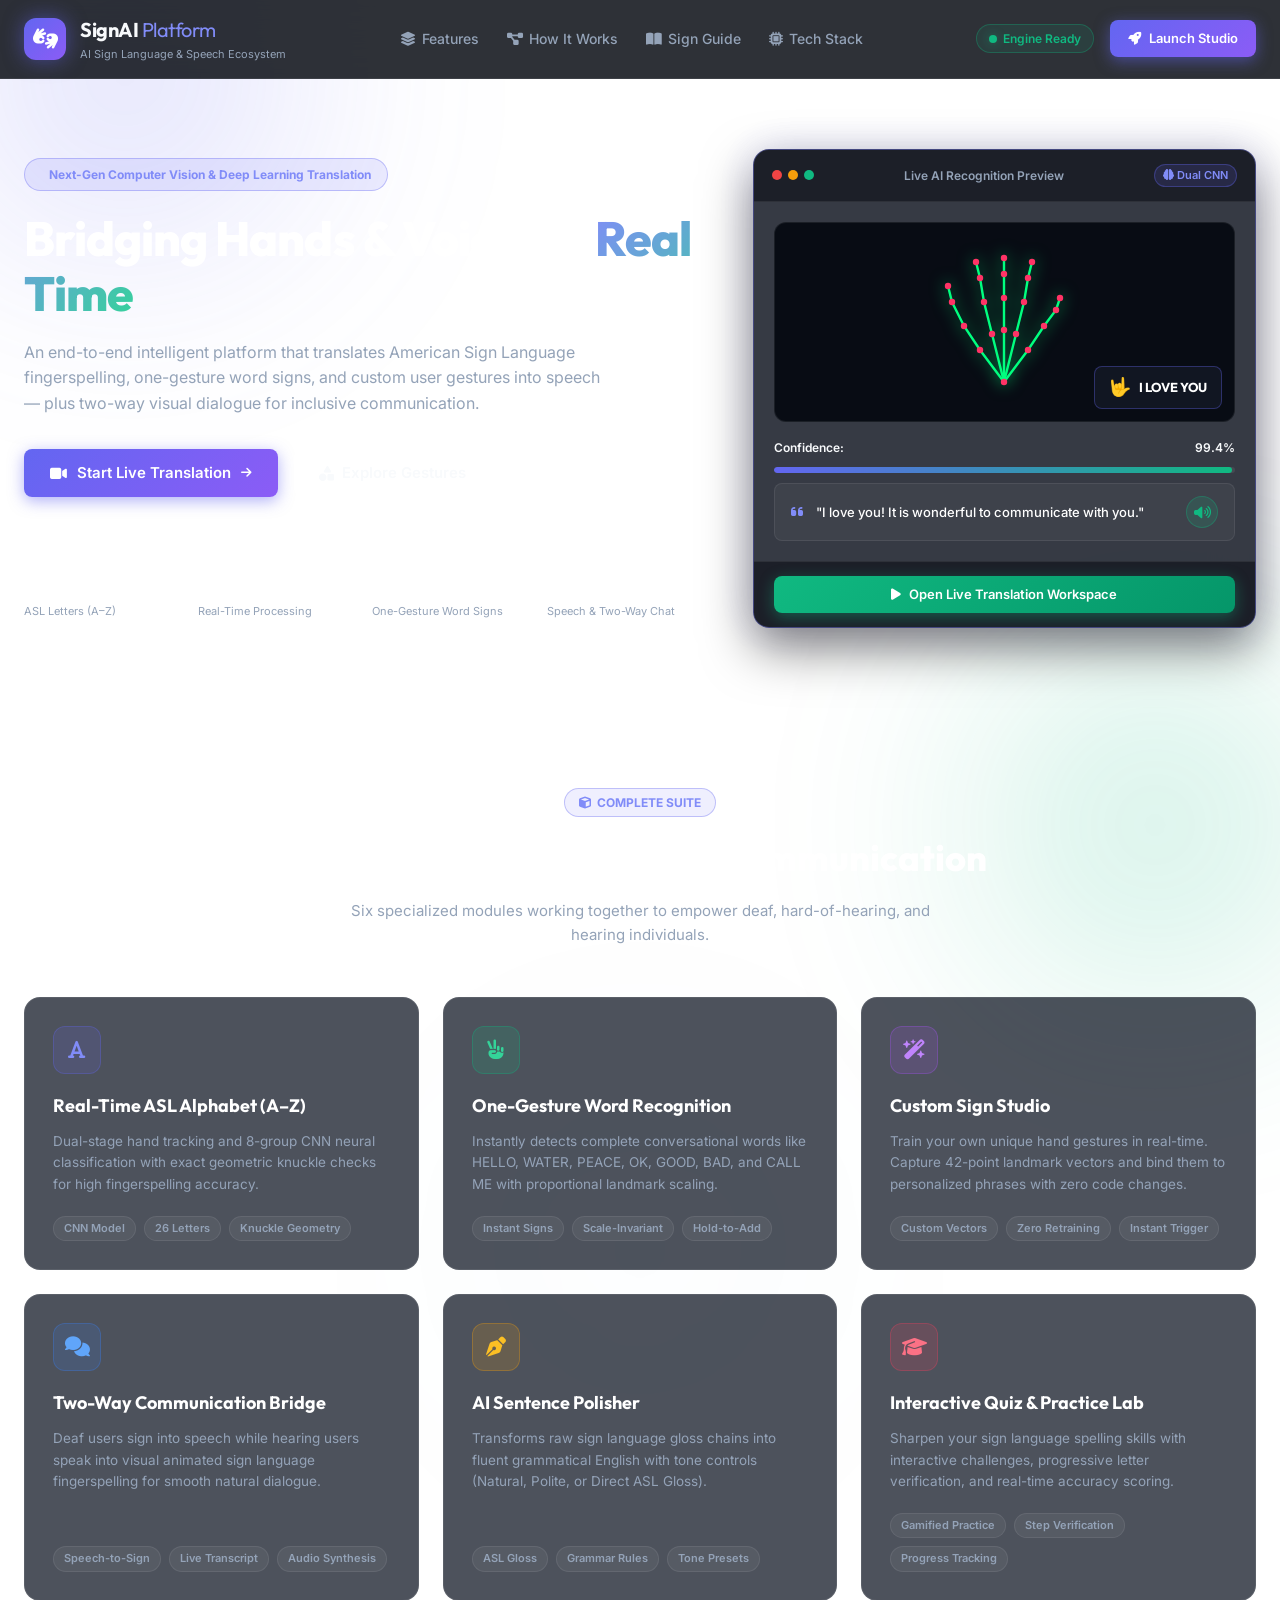
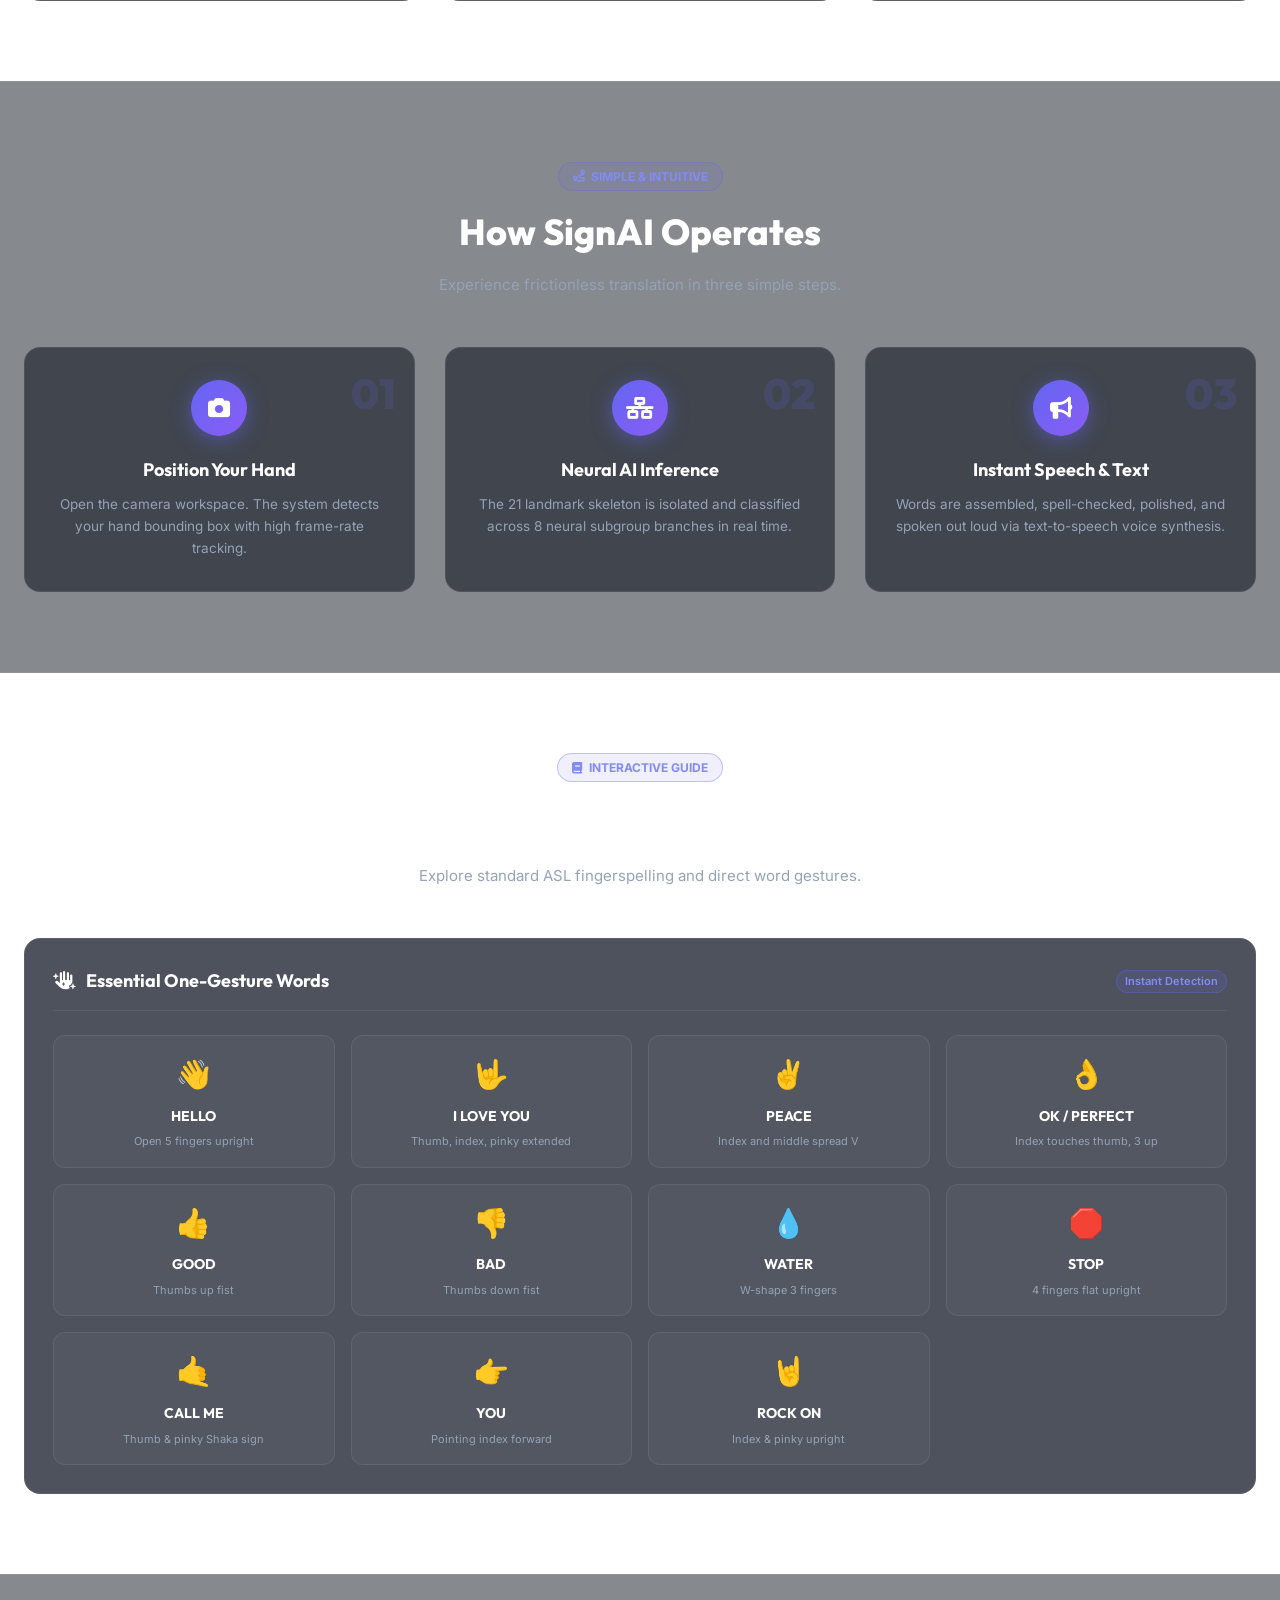
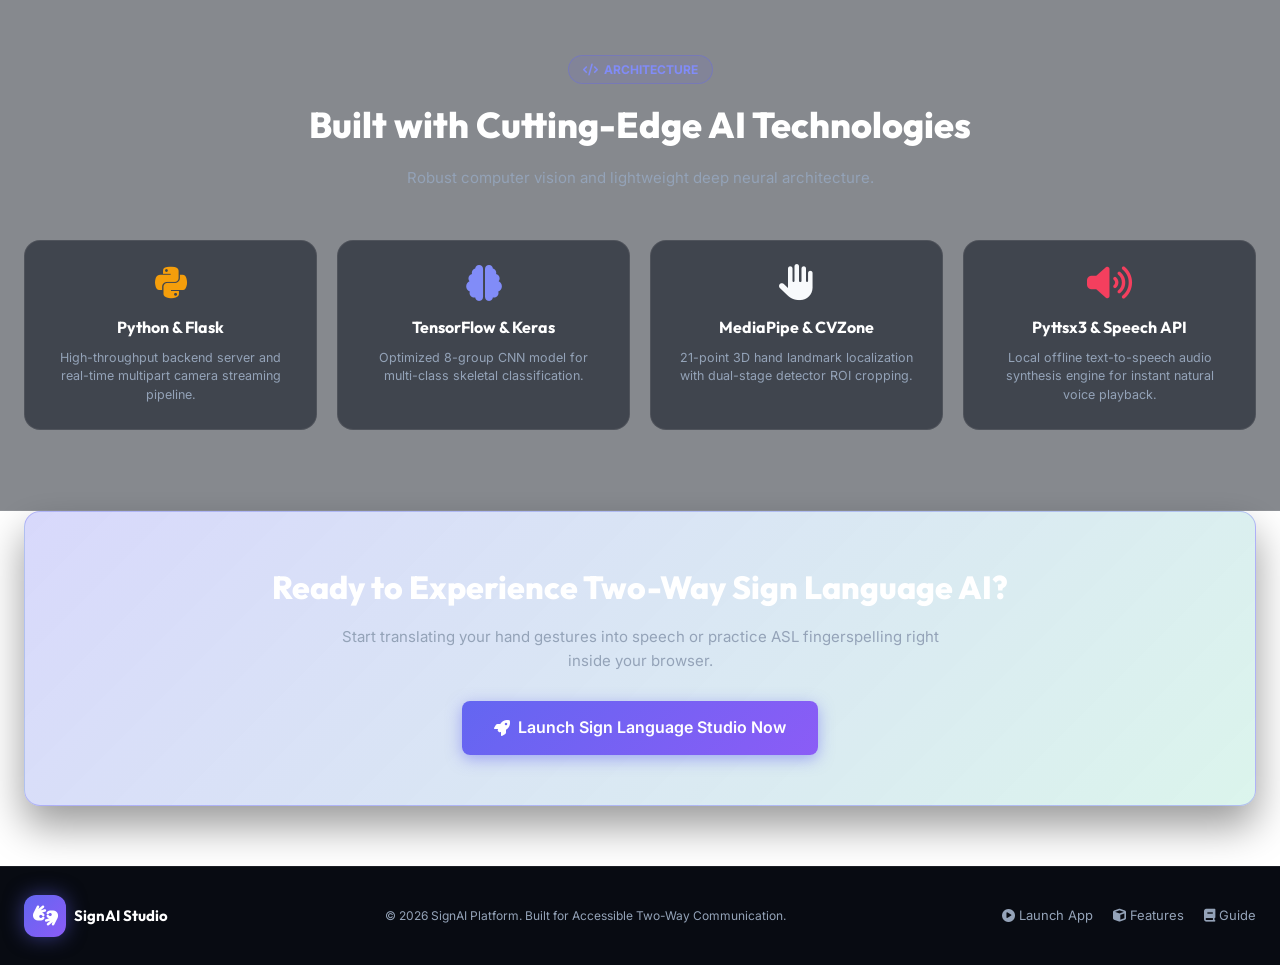
==== templates/landing.html @ 7685d73c "feat: Add Google Gemini AI sentence guessing, 2-handed gesture tracking, 50+ smart sentences library" ====
<!DOCTYPE html>
<html lang="en">
<head>
    <meta charset="UTF-8">
    <meta name="viewport" content="width=device-width, initial-scale=1.0">
    <title>SignAI - Real-Time Sign Language to Text &amp; Speech Platform</title>
    <!-- Google Fonts -->
    <link rel="preconnect" href="https://fonts.googleapis.com">
    <link rel="preconnect" href="https://fonts.gstatic.com" crossorigin>
    <link href="https://fonts.googleapis.com/css2?family=Inter:wght@300;400;500;600;700&family=Outfit:wght@400;500;600;700;800;900&display=swap" rel="stylesheet">
    <!-- FontAwesome Icons -->
    <link rel="stylesheet" href="https://cdnjs.cloudflare.com/ajax/libs/font-awesome/6.4.0/css/all.min.css">
    <link rel="stylesheet" href="/static/style.css">
</head>
<body class="dark-theme landing-body">
    <!-- Ambient glowing background orbs -->
    <div class="glow-orb glow-top-left"></div>
    <div class="glow-orb glow-bottom-right"></div>
    <div class="glow-orb glow-center-landing"></div>

    <!-- Portal Navigation Bar -->
    <header class="landing-header">
        <div class="landing-nav-container">
            <div class="brand">
                <div class="brand-icon">
                    <i class="fa-solid fa-hands-asl-interpreting"></i>
                </div>
                <div class="brand-text">
                    <h1>SignAI <span>Platform</span></h1>
                    <p>AI Sign Language &amp; Speech Ecosystem</p>
                </div>
            </div>

            <nav class="landing-nav-links">
                <a href="#features" class="nav-link"><i class="fa-solid fa-layer-group"></i> Features</a>
                <a href="#how-it-works" class="nav-link"><i class="fa-solid fa-diagram-project"></i> How It Works</a>
                <a href="#dictionary" class="nav-link"><i class="fa-solid fa-book-open"></i> Sign Guide</a>
                <a href="#tech" class="nav-link"><i class="fa-solid fa-microchip"></i> Tech Stack</a>
            </nav>

            <div class="landing-nav-actions">
                <div class="status-badge-inline live-pill">
                    <span class="status-dot green pulse"></span>
                    <span>Engine Ready</span>
                </div>
                <a href="/app" class="btn btn-primary btn-launch-app">
                    <i class="fa-solid fa-rocket"></i>
                    <span>Launch Studio</span>
                </a>
            </div>
        </div>
    </header>

    <!-- Hero Section -->
    <section class="landing-hero">
        <div class="hero-content">
            <div class="hero-badge">
                <i class="fa-solid fa-sparkles"></i>
                <span>Next-Gen Computer Vision &amp; Deep Learning Translation</span>
            </div>

            <h1 class="hero-title">
                Bridging Hands &amp; Voices in <span class="gradient-text">Real Time</span>
            </h1>

            <p class="hero-subtitle">
                An end-to-end intelligent platform that translates American Sign Language fingerspelling, one-gesture word signs, and custom user gestures into speech — plus two-way visual dialogue for inclusive communication.
            </p>

            <div class="hero-cta-group">
                <a href="/app" class="btn btn-primary btn-hero-cta">
                    <i class="fa-solid fa-video"></i>
                    <span>Start Live Translation</span>
                    <i class="fa-solid fa-arrow-right arrow-icon"></i>
                </a>
                <a href="#dictionary" class="btn btn-secondary btn-hero-sec">
                    <i class="fa-solid fa-shapes"></i>
                    <span>Explore Gestures</span>
                </a>
            </div>

            <!-- Quick Metrics Highlights -->
            <div class="hero-metrics">
                <div class="metric-card">
                    <div class="metric-num">26 / 26</div>
                    <div class="metric-label">ASL Letters (A–Z)</div>
                </div>
                <div class="metric-card">
                    <div class="metric-num">30+ FPS</div>
                    <div class="metric-label">Real-Time Processing</div>
                </div>
                <div class="metric-card">
                    <div class="metric-num">12+</div>
                    <div class="metric-label">One-Gesture Word Signs</div>
                </div>
                <div class="metric-card">
                    <div class="metric-num">Zero-Latency</div>
                    <div class="metric-label">Speech &amp; Two-Way Chat</div>
                </div>
            </div>
        </div>

        <!-- Interactive Hero Visual Demo Card -->
        <div class="hero-visual">
            <div class="visual-card">
                <div class="visual-card-header">
                    <div class="visual-dots">
                        <span class="dot red"></span>
                        <span class="dot yellow"></span>
                        <span class="dot green"></span>
                    </div>
                    <div class="visual-title">Live AI Recognition Preview</div>
                    <span class="badge-ai"><i class="fa-solid fa-brain"></i> Dual CNN</span>
                </div>

                <div class="visual-preview-body">
                    <div class="preview-hand-box">
                        <div class="preview-skeleton-art">
                            <svg viewBox="0 0 200 200" class="skeleton-svg">
                                <!-- Simulated Hand Skeleton Vector -->
                                <polyline points="100,180 70,140 50,110 35,80 30,60" stroke="#00ff7f" stroke-width="3" fill="none"/>
                                <polyline points="100,180 85,120 75,80 70,50 65,30" stroke="#00ff7f" stroke-width="3" fill="none"/>
                                <polyline points="100,180 100,115 100,75 100,45 100,25" stroke="#00ff7f" stroke-width="3" fill="none"/>
                                <polyline points="100,180 115,120 125,80 130,50 135,30" stroke="#00ff7f" stroke-width="3" fill="none"/>
                                <polyline points="100,180 130,140 150,110 165,90 170,75" stroke="#00ff7f" stroke-width="3" fill="none"/>
                                <!-- Red Landmarks -->
                                <circle cx="100" cy="180" r="4" fill="#ff3366"/>
                                <circle cx="70" cy="140" r="4" fill="#ff3366"/>
                                <circle cx="50" cy="110" r="4" fill="#ff3366"/>
                                <circle cx="35" cy="80" r="4" fill="#ff3366"/>
                                <circle cx="30" cy="60" r="4" fill="#ff3366"/>
                                <circle cx="85" cy="120" r="4" fill="#ff3366"/>
                                <circle cx="75" cy="80" r="4" fill="#ff3366"/>
                                <circle cx="70" cy="50" r="4" fill="#ff3366"/>
                                <circle cx="65" cy="30" r="4" fill="#ff3366"/>
                                <circle cx="100" cy="115" r="4" fill="#ff3366"/>
                                <circle cx="100" cy="75" r="4" fill="#ff3366"/>
                                <circle cx="100" cy="45" r="4" fill="#ff3366"/>
                                <circle cx="100" cy="25" r="4" fill="#ff3366"/>
                                <circle cx="115" cy="120" r="4" fill="#ff3366"/>
                                <circle cx="125" cy="80" r="4" fill="#ff3366"/>
                                <circle cx="130" cy="50" r="4" fill="#ff3366"/>
                                <circle cx="135" cy="30" r="4" fill="#ff3366"/>
                                <circle cx="130" cy="140" r="4" fill="#ff3366"/>
                                <circle cx="150" cy="110" r="4" fill="#ff3366"/>
                                <circle cx="165" cy="90" r="4" fill="#ff3366"/>
                                <circle cx="170" cy="75" r="4" fill="#ff3366"/>
                            </svg>
                        </div>
                        <div class="preview-target-badge">
                            <span class="preview-emoji">🤟</span>
                            <span class="preview-symbol">I LOVE YOU</span>
                        </div>
                    </div>

                    <div class="preview-feedback-box">
                        <div class="feedback-row">
                            <span class="feedback-label">Confidence:</span>
                            <span class="feedback-value text-emerald">99.4%</span>
                        </div>
                        <div class="feedback-bar-bg">
                            <div class="feedback-bar-fill" style="width: 99.4%;"></div>
                        </div>

                        <div class="feedback-sentence-card">
                            <div class="sentence-icon"><i class="fa-solid fa-quote-left"></i></div>
                            <div class="sentence-text">"I love you! It is wonderful to communicate with you."</div>
                            <button class="btn-sound-anim" title="Audio Speech Active">
                                <i class="fa-solid fa-volume-high"></i>
                            </button>
                        </div>
                    </div>
                </div>

                <div class="visual-card-footer">
                    <a href="/app" class="btn btn-emerald btn-full">
                        <i class="fa-solid fa-play"></i> Open Live Translation Workspace
                    </a>
                </div>
            </div>
        </div>
    </section>

    <!-- Core Capabilities Grid -->
    <section class="landing-section" id="features">
        <div class="section-header">
            <div class="section-tag"><i class="fa-solid fa-cube"></i> Complete Suite</div>
            <h2 class="section-title">Engineered for Seamless Communication</h2>
            <p class="section-desc">Six specialized modules working together to empower deaf, hard-of-hearing, and hearing individuals.</p>
        </div>

        <div class="features-grid">
            <!-- Feature 1 -->
            <div class="feature-card">
                <div class="feature-icon bg-indigo">
                    <i class="fa-solid fa-font"></i>
                </div>
                <h3>Real-Time ASL Alphabet (A–Z)</h3>
                <p>Dual-stage hand tracking and 8-group CNN neural classification with exact geometric knuckle checks for high fingerspelling accuracy.</p>
                <div class="feature-tags">
                    <span>CNN Model</span>
                    <span>26 Letters</span>
                    <span>Knuckle Geometry</span>
                </div>
            </div>

            <!-- Feature 2 -->
            <div class="feature-card">
                <div class="feature-icon bg-emerald">
                    <i class="fa-solid fa-hand-peace"></i>
                </div>
                <h3>One-Gesture Word Recognition</h3>
                <p>Instantly detects complete conversational words like HELLO, WATER, PEACE, OK, GOOD, BAD, and CALL ME with proportional landmark scaling.</p>
                <div class="feature-tags">
                    <span>Instant Signs</span>
                    <span>Scale-Invariant</span>
                    <span>Hold-to-Add</span>
                </div>
            </div>

            <!-- Feature 3 -->
            <div class="feature-card">
                <div class="feature-icon bg-purple">
                    <i class="fa-solid fa-wand-magic-sparkles"></i>
                </div>
                <h3>Custom Sign Studio</h3>
                <p>Train your own unique hand gestures in real-time. Capture 42-point landmark vectors and bind them to personalized phrases with zero code changes.</p>
                <div class="feature-tags">
                    <span>Custom Vectors</span>
                    <span>Zero Retraining</span>
                    <span>Instant Trigger</span>
                </div>
            </div>

            <!-- Feature 4 -->
            <div class="feature-card">
                <div class="feature-icon bg-blue">
                    <i class="fa-solid fa-comments"></i>
                </div>
                <h3>Two-Way Communication Bridge</h3>
                <p>Deaf users sign into speech while hearing users speak into visual animated sign language fingerspelling for smooth natural dialogue.</p>
                <div class="feature-tags">
                    <span>Speech-to-Sign</span>
                    <span>Live Transcript</span>
                    <span>Audio Synthesis</span>
                </div>
            </div>

            <!-- Feature 5 -->
            <div class="feature-card">
                <div class="feature-icon bg-amber">
                    <i class="fa-solid fa-pen-nib"></i>
                </div>
                <h3>AI Sentence Polisher</h3>
                <p>Transforms raw sign language gloss chains into fluent grammatical English with tone controls (Natural, Polite, or Direct ASL Gloss).</p>
                <div class="feature-tags">
                    <span>ASL Gloss</span>
                    <span>Grammar Rules</span>
                    <span>Tone Presets</span>
                </div>
            </div>

            <!-- Feature 6 -->
            <div class="feature-card">
                <div class="feature-icon bg-rose">
                    <i class="fa-solid fa-graduation-cap"></i>
                </div>
                <h3>Interactive Quiz &amp; Practice Lab</h3>
                <p>Sharpen your sign language spelling skills with interactive challenges, progressive letter verification, and real-time accuracy scoring.</p>
                <div class="feature-tags">
                    <span>Gamified Practice</span>
                    <span>Step Verification</span>
                    <span>Progress Tracking</span>
                </div>
            </div>
        </div>
    </section>

    <!-- How It Works Section -->
    <section class="landing-section bg-surface-alt" id="how-it-works">
        <div class="section-header">
            <div class="section-tag"><i class="fa-solid fa-route"></i> Simple &amp; Intuitive</div>
            <h2 class="section-title">How SignAI Operates</h2>
            <p class="section-desc">Experience frictionless translation in three simple steps.</p>
        </div>

        <div class="workflow-grid">
            <div class="step-card">
                <div class="step-num">01</div>
                <div class="step-icon"><i class="fa-solid fa-camera"></i></div>
                <h4>Position Your Hand</h4>
                <p>Open the camera workspace. The system detects your hand bounding box with high frame-rate tracking.</p>
            </div>

            <div class="step-card">
                <div class="step-num">02</div>
                <div class="step-icon"><i class="fa-solid fa-network-wired"></i></div>
                <h4>Neural AI Inference</h4>
                <p>The 21 landmark skeleton is isolated and classified across 8 neural subgroup branches in real time.</p>
            </div>

            <div class="step-card">
                <div class="step-num">03</div>
                <div class="step-icon"><i class="fa-solid fa-bullhorn"></i></div>
                <h4>Instant Speech &amp; Text</h4>
                <p>Words are assembled, spell-checked, polished, and spoken out loud via text-to-speech voice synthesis.</p>
            </div>
        </div>
    </section>

    <!-- Sign Dictionary & Reference Guide -->
    <section class="landing-section" id="dictionary">
        <div class="section-header">
            <div class="section-tag"><i class="fa-solid fa-book"></i> Interactive Guide</div>
            <h2 class="section-title">Supported Sign Language Gestures</h2>
            <p class="section-desc">Explore standard ASL fingerspelling and direct word gestures.</p>
        </div>

        <div class="dictionary-container">
            <div class="dict-card">
                <div class="dict-header">
                    <h3><i class="fa-solid fa-hand-sparkles text-emerald"></i> Essential One-Gesture Words</h3>
                    <span class="badge-ai">Instant Detection</span>
                </div>
                <div class="dict-chips-grid">
                    <div class="dict-chip">
                        <span class="chip-emoji">👋</span>
                        <span class="chip-title">HELLO</span>
                        <span class="chip-desc">Open 5 fingers upright</span>
                    </div>
                    <div class="dict-chip">
                        <span class="chip-emoji">🤟</span>
                        <span class="chip-title">I LOVE YOU</span>
                        <span class="chip-desc">Thumb, index, pinky extended</span>
                    </div>
                    <div class="dict-chip">
                        <span class="chip-emoji">✌️</span>
                        <span class="chip-title">PEACE</span>
                        <span class="chip-desc">Index and middle spread V</span>
                    </div>
                    <div class="dict-chip">
                        <span class="chip-emoji">👌</span>
                        <span class="chip-title">OK / PERFECT</span>
                        <span class="chip-desc">Index touches thumb, 3 up</span>
                    </div>
                    <div class="dict-chip">
                        <span class="chip-emoji">👍</span>
                        <span class="chip-title">GOOD</span>
                        <span class="chip-desc">Thumbs up fist</span>
                    </div>
                    <div class="dict-chip">
                        <span class="chip-emoji">👎</span>
                        <span class="chip-title">BAD</span>
                        <span class="chip-desc">Thumbs down fist</span>
                    </div>
                    <div class="dict-chip">
                        <span class="chip-emoji">💧</span>
                        <span class="chip-title">WATER</span>
                        <span class="chip-desc">W-shape 3 fingers</span>
                    </div>
                    <div class="dict-chip">
                        <span class="chip-emoji">🛑</span>
                        <span class="chip-title">STOP</span>
                        <span class="chip-desc">4 fingers flat upright</span>
                    </div>
                    <div class="dict-chip">
                        <span class="chip-emoji">🤙</span>
                        <span class="chip-title">CALL ME</span>
                        <span class="chip-desc">Thumb &amp; pinky Shaka sign</span>
                    </div>
                    <div class="dict-chip">
                        <span class="chip-emoji">👉</span>
                        <span class="chip-title">YOU</span>
                        <span class="chip-desc">Pointing index forward</span>
                    </div>
                    <div class="dict-chip">
                        <span class="chip-emoji">🤘</span>
                        <span class="chip-title">ROCK ON</span>
                        <span class="chip-desc">Index &amp; pinky upright</span>
                    </div>
                </div>
            </div>
        </div>
    </section>

    <!-- Tech Stack Section -->
    <section class="landing-section bg-surface-alt" id="tech">
        <div class="section-header">
            <div class="section-tag"><i class="fa-solid fa-code"></i> Architecture</div>
            <h2 class="section-title">Built with Cutting-Edge AI Technologies</h2>
            <p class="section-desc">Robust computer vision and lightweight deep neural architecture.</p>
        </div>

        <div class="tech-grid">
            <div class="tech-card">
                <i class="fa-brands fa-python tech-icon text-amber"></i>
                <h4>Python &amp; Flask</h4>
                <p>High-throughput backend server and real-time multipart camera streaming pipeline.</p>
            </div>
            <div class="tech-card">
                <i class="fa-solid fa-brain tech-icon text-indigo"></i>
                <h4>TensorFlow &amp; Keras</h4>
                <p>Optimized 8-group CNN model for multi-class skeletal classification.</p>
            </div>
            <div class="tech-card">
                <i class="fa-solid fa-hand tech-icon text-emerald"></i>
                <h4>MediaPipe &amp; CVZone</h4>
                <p>21-point 3D hand landmark localization with dual-stage detector ROI cropping.</p>
            </div>
            <div class="tech-card">
                <i class="fa-solid fa-volume-high tech-icon text-rose"></i>
                <h4>Pyttsx3 &amp; Speech API</h4>
                <p>Local offline text-to-speech audio synthesis engine for instant natural voice playback.</p>
            </div>
        </div>
    </section>

    <!-- CTA Banner -->
    <section class="landing-cta-banner">
        <div class="cta-banner-content">
            <h2>Ready to Experience Two-Way Sign Language AI?</h2>
            <p>Start translating your hand gestures into speech or practice ASL fingerspelling right inside your browser.</p>
            <a href="/app" class="btn btn-primary btn-cta-large">
                <i class="fa-solid fa-rocket"></i> Launch Sign Language Studio Now
            </a>
        </div>
    </section>

    <!-- Portal Footer -->
    <footer class="landing-footer">
        <div class="footer-container">
            <div class="footer-brand">
                <div class="brand-icon"><i class="fa-solid fa-hands-asl-interpreting"></i></div>
                <span>SignAI Studio</span>
            </div>
            <div class="footer-copy">
                &copy; 2026 SignAI Platform. Built for Accessible Two-Way Communication.
            </div>
            <div class="footer-links">
                <a href="/app"><i class="fa-solid fa-circle-play"></i> Launch App</a>
                <a href="#features"><i class="fa-solid fa-cube"></i> Features</a>
                <a href="#dictionary"><i class="fa-solid fa-book"></i> Guide</a>
            </div>
        </div>
    </footer>
</body>
</html>
---- static/style.css ----
:root {
    --bg-main: #0a0d14;
    --bg-card: rgba(18, 24, 38, 0.75);
    --bg-card-hover: rgba(26, 35, 55, 0.85);
    --border-color: rgba(255, 255, 255, 0.08);
    --border-accent: rgba(99, 102, 241, 0.35);
    
    --primary: #6366f1;
    --primary-glow: rgba(99, 102, 241, 0.5);
    --primary-light: #818cf8;
    
    --emerald: #10b981;
    --emerald-glow: rgba(16, 185, 129, 0.4);
    
    --amber: #f59e0b;
    --danger: #ef4444;
    --text-main: #f8fafc;
    --text-muted: #94a3b8;
    
    --font-heading: 'Outfit', sans-serif;
    --font-body: 'Inter', sans-serif;
    
    --radius-lg: 16px;
    --radius-md: 12px;
    --radius-sm: 8px;
}

* {
    margin: 0;
    padding: 0;
    box-sizing: border-box;
}

body {
    background-color: var(--bg-main);
    color: var(--text-main);
    font-family: var(--font-body);
    min-height: 100vh;
    overflow-x: hidden;
    position: relative;
}

/* Ambient glow blobs */
.glow-orb {
    position: fixed;
    width: 450px;
    height: 450px;
    border-radius: 50%;
    filter: blur(120px);
    pointer-events: none;
    z-index: 0;
    opacity: 0.35;
}

.glow-top-left {
    top: -150px;
    left: -100px;
    background: radial-gradient(circle, var(--primary) 0%, transparent 70%);
}

.glow-bottom-right {
    bottom: -150px;
    right: -100px;
    background: radial-gradient(circle, var(--emerald) 0%, transparent 70%);
}

.app-container {
    max-width: 1440px;
    margin: 0 auto;
    padding: 20px;
    position: relative;
    z-index: 1;
}

/* Top Navbar */
.app-header {
    display: flex;
    justify-content: space-between;
    align-items: center;
    padding: 14px 24px;
    background: var(--bg-card);
    backdrop-filter: blur(16px);
    border: 1px solid var(--border-color);
    border-radius: var(--radius-lg);
    margin-bottom: 20px;
    box-shadow: 0 10px 30px rgba(0, 0, 0, 0.4);
    flex-wrap: wrap;
    gap: 16px;
}

.brand {
    display: flex;
    align-items: center;
    gap: 14px;
}

.brand-icon {
    width: 42px;
    height: 42px;
    background: linear-gradient(135deg, var(--primary), #8b5cf6);
    border-radius: var(--radius-md);
    display: flex;
    align-items: center;
    justify-content: center;
    font-size: 20px;
    color: #fff;
    box-shadow: 0 0 20px var(--primary-glow);
}

.brand-text h1 {
    font-family: var(--font-heading);
    font-size: 20px;
    font-weight: 700;
    letter-spacing: -0.5px;
}

.brand-text h1 span {
    color: var(--primary-light);
    font-weight: 400;
}

.brand-text p {
    font-size: 11px;
    color: var(--text-muted);
}

/* Mode Switcher Navigation Tabs */
.mode-tabs {
    display: flex;
    background: rgba(0, 0, 0, 0.3);
    padding: 4px;
    border-radius: 30px;
    border: 1px solid var(--border-color);
    gap: 4px;
}

.tab-btn {
    display: flex;
    align-items: center;
    gap: 8px;
    padding: 8px 18px;
    background: transparent;
    border: none;
    color: var(--text-muted);
    font-family: var(--font-heading);
    font-size: 13px;
    font-weight: 600;
    border-radius: 20px;
    cursor: pointer;
    transition: all 0.25s ease;
}

.tab-btn:hover {
    color: #fff;
}

.tab-btn.active {
    background: var(--primary);
    color: #fff;
    box-shadow: 0 0 15px var(--primary-glow);
}

.header-badges {
    display: flex;
    align-items: center;
    gap: 12px;
}

.status-badge {
    display: flex;
    align-items: center;
    gap: 8px;
    padding: 6px 14px;
    background: rgba(255, 255, 255, 0.04);
    border: 1px solid var(--border-color);
    border-radius: 30px;
    font-size: 12px;
    font-weight: 500;
}

.status-dot {
    width: 8px;
    height: 8px;
    border-radius: 50%;
}

.status-dot.green {
    background-color: var(--emerald);
    box-shadow: 0 0 10px var(--emerald-glow);
}

.status-dot.gray {
    background-color: #64748b;
}

.pulse {
    animation: pulse-animation 2s infinite;
}

@keyframes pulse-animation {
    0% { transform: scale(0.95); opacity: 0.8; }
    50% { transform: scale(1.2); opacity: 1; box-shadow: 0 0 14px var(--emerald-glow); }
    100% { transform: scale(0.95); opacity: 0.8; }
}

.btn-icon {
    width: 36px;
    height: 36px;
    border-radius: 50%;
    background: rgba(255, 255, 255, 0.05);
    border: 1px solid var(--border-color);
    color: var(--text-muted);
    font-size: 16px;
    cursor: pointer;
    display: flex;
    align-items: center;
    justify-content: center;
    transition: all 0.2s ease;
}

.btn-icon:hover {
    color: var(--text-main);
    background: rgba(255, 255, 255, 0.12);
    border-color: var(--primary);
}

/* Tab Management */
.tab-content {
    display: none;
    animation: fadeIn 0.3s ease;
}

.tab-content.active {
    display: block;
}

@keyframes fadeIn {
    from { opacity: 0; transform: translateY(6px); }
    to { opacity: 1; transform: translateY(0); }
}

/* App Grid (Tab 1) */
.app-grid {
    display: grid;
    grid-template-columns: minmax(0, 1.25fr) minmax(0, 1fr);
    gap: 22px;
    align-items: start;
    width: 100%;
}

@media (max-width: 1024px) {
    .app-grid, .speech-sign-grid {
        grid-template-columns: 1fr !important;
    }
}

/* Common Card Styles */
.card {
    background: var(--bg-card);
    backdrop-filter: blur(16px);
    border: 1px solid var(--border-color);
    border-radius: var(--radius-lg);
    padding: 18px;
    box-shadow: 0 10px 30px rgba(0, 0, 0, 0.3);
    min-width: 0;
    box-sizing: border-box;
}

.card-header {
    display: flex;
    justify-content: space-between;
    align-items: center;
    margin-bottom: 14px;
    padding-bottom: 10px;
    border-bottom: 1px solid var(--border-color);
}

.card-title {
    display: flex;
    align-items: center;
    gap: 10px;
    font-family: var(--font-heading);
    font-size: 15px;
    font-weight: 600;
    color: var(--text-main);
}

.card-title i {
    color: var(--primary-light);
}

.live-tag {
    background: rgba(239, 68, 68, 0.2);
    color: #f87171;
    border: 1px solid rgba(239, 68, 68, 0.4);
    font-size: 11px;
    font-weight: 700;
    padding: 2px 8px;
    border-radius: 4px;
}

.badge-ai {
    background: rgba(99, 102, 241, 0.15);
    color: var(--primary-light);
    border: 1px solid var(--border-accent);
    font-size: 11px;
    font-weight: 600;
    padding: 2px 8px;
    border-radius: 20px;
}

.status-badge-inline {
    display: flex;
    align-items: center;
    gap: 6px;
    font-size: 12px;
    color: var(--text-muted);
}

/* Video Section */
.video-section {
    display: flex;
    flex-direction: column;
    gap: 20px;
    min-width: 0;
    width: 100%;
    align-self: start;
}

.video-card {
    min-width: 0;
    width: 100%;
    flex-shrink: 0;
    box-sizing: border-box;
}

.video-wrapper {
    position: relative;
    width: 100%;
    height: 380px;
    min-height: 380px;
    max-height: 380px;
    background: #000;
    border-radius: var(--radius-md);
    overflow: hidden;
    display: flex;
    align-items: center;
    justify-content: center;
    border: 1px solid var(--border-color);
    box-sizing: border-box;
}

.stream-img {
    width: 100%;
    height: 100%;
    object-fit: cover;
}

.skeleton-wrapper {
    background: #fff;
    height: 340px;
    min-height: 340px;
    max-height: 340px;
    box-sizing: border-box;
}

.skeleton-wrapper .stream-img {
    object-fit: contain;
}

/* Mode Header Row & Auto-Speak Switch */
.mode-header-row {
    display: flex;
    justify-content: space-between;
    align-items: center;
    gap: 12px;
    flex-wrap: wrap;
}

.auto-speak-toggle {
    display: inline-flex;
    align-items: center;
    gap: 8px;
    cursor: pointer;
    font-size: 12px;
    font-weight: 600;
    color: var(--text-main);
    user-select: none;
    background: rgba(255, 255, 255, 0.05);
    padding: 6px 12px;
    border-radius: 20px;
    border: 1px solid var(--border-color);
    transition: all 0.2s ease;
}

.auto-speak-toggle:hover {
    border-color: var(--primary-light);
    background: rgba(99, 102, 241, 0.1);
}

.auto-speak-toggle input {
    cursor: pointer;
    accent-color: var(--primary);
    width: 15px;
    height: 15px;
}

/* Control Section */
.control-section {
    display: flex;
    flex-direction: column;
    gap: 16px;
    min-width: 0;
    width: 100%;
    align-self: start;
}

/* Mode Switcher Card */
.mode-selector-card {
    padding: 8px 12px;
}

.mode-toggle-group {
    display: flex;
    gap: 8px;
}

.mode-toggle-btn {
    flex: 1;
    display: flex;
    align-items: center;
    justify-content: center;
    gap: 8px;
    padding: 10px 14px;
    border-radius: var(--radius-sm);
    font-family: var(--font-heading);
    font-size: 13px;
    font-weight: 700;
    cursor: pointer;
    background: rgba(255, 255, 255, 0.04);
    border: 1px solid var(--border-color);
    color: var(--text-muted);
    transition: all 0.25s ease;
}

.mode-toggle-btn:hover {
    color: #fff;
    background: rgba(255, 255, 255, 0.08);
}

.mode-toggle-btn.active {
    background: linear-gradient(135deg, var(--primary), #8b5cf6);
    color: #fff;
    border-color: var(--primary);
    box-shadow: 0 4px 15px var(--primary-glow);
}

/* Word Cheat Sheet Card */
.word-cheatsheet-card {
    display: flex;
    flex-direction: column;
    gap: 12px;
}

.cheatsheet-chips {
    display: flex;
    flex-wrap: wrap;
    gap: 8px;
}

.cheat-chip {
    background: rgba(255, 255, 255, 0.04);
    border: 1px solid var(--border-color);
    color: var(--text-main);
    padding: 5px 10px;
    border-radius: 6px;
    font-size: 12px;
    font-weight: 600;
    cursor: default;
    transition: all 0.2s ease;
}

.cheat-chip:hover {
    background: rgba(99, 102, 241, 0.2);
    border-color: var(--border-accent);
    transform: translateY(-1px);
}

.prediction-body {
    display: flex;
    align-items: center;
    gap: 20px;
}

.char-display-box {
    min-width: 140px;
    max-width: 240px;
    height: 120px;
    min-height: 120px;
    max-height: 120px;
    padding: 10px 16px;
    background: linear-gradient(145deg, rgba(99, 102, 241, 0.18), rgba(16, 185, 129, 0.1));
    border: 2px solid var(--border-accent);
    border-radius: var(--radius-md);
    display: flex;
    flex-direction: column;
    align-items: center;
    justify-content: center;
    box-shadow: 0 0 25px var(--primary-glow);
    overflow: visible;
    flex-shrink: 0;
    box-sizing: border-box;
    transition: all 0.2s ease;
}

.char-label {
    font-size: 11px;
    font-weight: 600;
    letter-spacing: 0.5px;
    text-transform: uppercase;
    color: var(--text-muted);
    margin-bottom: 4px;
}

.char-value {
    font-family: var(--font-heading);
    font-size: 42px;
    font-weight: 800;
    color: #fff;
    text-shadow: 0 0 15px var(--primary-glow);
    text-align: center;
    line-height: 1.15;
    max-width: 100%;
    overflow: visible;
    text-overflow: clip;
    white-space: normal;
    word-break: break-word;
    display: flex;
    align-items: center;
    justify-content: center;
}

.char-bump {
    /* Kept neutral to prevent any UI resizing/jitter */
}

.pred-meta {
    flex: 1;
    display: flex;
    flex-direction: column;
    gap: 8px;
}

.meta-row {
    display: flex;
    justify-content: space-between;
    font-size: 13px;
}

.conf-percent {
    color: var(--emerald);
    font-weight: 700;
}

.conf-bar-bg {
    width: 100%;
    height: 7px;
    background: rgba(255, 255, 255, 0.08);
    border-radius: 10px;
    overflow: hidden;
}

.conf-bar-fill {
    width: 0%;
    height: 100%;
    background: linear-gradient(90deg, var(--primary), var(--emerald));
    border-radius: 10px;
    transition: width 0.3s ease;
}

.meta-help {
    display: flex;
    align-items: center;
    gap: 6px;
    font-size: 11px;
    color: var(--text-muted);
}

/* Suggestions Card */
.suggestions-card {
    min-height: 105px;
    box-sizing: border-box;
}

.suggestions-list {
    display: flex;
    flex-wrap: nowrap;
    gap: 8px;
    height: 42px;
    min-height: 42px;
    max-height: 42px;
    align-items: center;
    overflow-x: auto;
    overflow-y: hidden;
}

.no-suggestions {
    font-size: 12px;
    color: var(--text-muted);
    font-style: italic;
    white-space: nowrap;
}

.suggestion-chip {
    background: rgba(99, 102, 241, 0.15);
    border: 1px solid var(--border-accent);
    color: var(--text-main);
    padding: 6px 14px;
    border-radius: 30px;
    font-size: 12px;
    font-weight: 600;
    cursor: pointer;
    white-space: nowrap;
    flex-shrink: 0;
    transition: all 0.2s ease;
}

.suggestion-chip:hover {
    background: var(--primary);
    transform: translateY(-2px);
    box-shadow: 0 4px 15px var(--primary-glow);
}

/* Multi-Gesture Sequence Ribbon (Word Mode) */
.gesture-ribbon-card {
    min-width: 0;
    width: 100%;
    box-sizing: border-box;
    overflow: hidden;
}

.ribbon-tools {
    display: flex;
    align-items: center;
    gap: 8px;
    flex-wrap: nowrap;
}

.tone-select {
    background: rgba(10, 13, 20, 0.8);
    border: 1px solid var(--border-color);
    color: var(--text-main);
    padding: 4px 8px;
    border-radius: 6px;
    font-size: 11px;
    outline: none;
    cursor: pointer;
}

.gesture-ribbon-track {
    display: flex;
    align-items: center;
    gap: 8px;
    height: 52px;
    min-height: 52px;
    max-height: 52px;
    overflow-x: auto;
    overflow-y: hidden;
    white-space: nowrap;
    padding: 4px 2px;
    box-sizing: border-box;
}

.ribbon-placeholder {
    font-size: 12px;
    color: var(--text-muted);
    font-style: italic;
    white-space: nowrap;
}

.ribbon-chip {
    display: inline-flex;
    align-items: center;
    gap: 6px;
    background: rgba(99, 102, 241, 0.2);
    border: 1px solid var(--border-accent);
    padding: 6px 12px;
    border-radius: 20px;
    font-size: 12px;
    font-weight: 600;
    color: #fff;
    white-space: nowrap;
    flex-shrink: 0;
}

.ribbon-arrow {
    color: var(--primary-light);
    font-size: 12px;
    flex-shrink: 0;
}

/* Composer Card */
.composer-card {
    box-sizing: border-box;
}

.composer-body textarea {
    width: 100%;
    height: 80px;
    min-height: 80px;
    max-height: 80px;
    background: rgba(10, 13, 20, 0.6);
    border: 1px solid var(--border-color);
    border-radius: var(--radius-md);
    padding: 12px;
    color: #fff;
    font-family: var(--font-body);
    font-size: 15px;
    line-height: 1.4;
    resize: none;
    outline: none;
    box-sizing: border-box;
    transition: border-color 0.2s;
}

.composer-body textarea:focus {
    border-color: var(--primary);
}

/* Gemini AI Sentence Guesser Panel */
.gemini-ai-panel {
    margin-top: 10px;
    padding: 10px 14px;
    background: linear-gradient(135deg, rgba(99, 102, 241, 0.12), rgba(168, 85, 247, 0.1));
    border: 1px solid rgba(168, 85, 247, 0.35);
    border-radius: var(--radius-md);
    box-shadow: 0 4px 15px rgba(0, 0, 0, 0.2);
    display: flex;
    flex-direction: column;
    gap: 8px;
}

.ai-panel-header {
    display: flex;
    justify-content: space-between;
    align-items: center;
    gap: 8px;
    flex-wrap: wrap;
}

.ai-badge {
    display: inline-flex;
    align-items: center;
    gap: 6px;
    font-size: 12px;
    font-weight: 700;
    color: #c084fc;
    text-transform: uppercase;
    letter-spacing: 0.5px;
}

.ai-controls {
    display: flex;
    align-items: center;
    gap: 8px;
}

.ai-tone-select {
    background: rgba(15, 23, 42, 0.85);
    border: 1px solid rgba(168, 85, 247, 0.4);
    color: #e2e8f0;
    font-size: 11px;
    font-weight: 600;
    padding: 4px 8px;
    border-radius: 6px;
    outline: none;
    cursor: pointer;
}

.btn-ai-guess {
    background: linear-gradient(135deg, #6366f1, #a855f7);
    color: #fff;
    border: none;
    padding: 5px 10px;
    font-size: 11px;
    font-weight: 700;
    border-radius: 6px;
    cursor: pointer;
    display: inline-flex;
    align-items: center;
    gap: 5px;
    transition: all 0.2s ease;
}

.btn-ai-guess:hover {
    transform: translateY(-1px);
    box-shadow: 0 0 12px rgba(168, 85, 247, 0.5);
}

.ai-alternatives-container {
    display: flex;
    flex-direction: column;
    gap: 6px;
    max-height: 120px;
    overflow-y: auto;
}

.ai-prompt-hint {
    font-size: 12px;
    color: #94a3b8;
    font-style: italic;
}

.ai-alt-chip {
    display: flex;
    align-items: center;
    justify-content: space-between;
    padding: 6px 10px;
    background: rgba(30, 41, 59, 0.7);
    border: 1px solid rgba(148, 163, 184, 0.2);
    border-radius: 8px;
    font-size: 12.5px;
    color: #f1f5f9;
    cursor: pointer;
    transition: all 0.2s ease;
}

.ai-alt-chip:hover {
    background: rgba(99, 102, 241, 0.25);
    border-color: rgba(168, 85, 247, 0.6);
    transform: translateX(3px);
}

.ai-alt-chip .chip-action-hint {
    font-size: 10.5px;
    color: #a855f7;
    font-weight: 600;
    opacity: 0.8;
}

/* 50+ Smart Sentences Explorer Card */
.smart-sentences-card {
    margin-top: 14px;
}

.smart-sentences-body {
    display: flex;
    flex-direction: column;
    gap: 12px;
    max-height: 280px;
    overflow-y: auto;
    padding-right: 4px;
}

.sentence-category-group {
    display: flex;
    flex-direction: column;
    gap: 6px;
}

.sentence-cat-title {
    font-size: 12px;
    font-weight: 700;
    color: #93c5fd;
    letter-spacing: 0.5px;
    text-transform: uppercase;
}

.sentence-pills-row {
    display: flex;
    flex-wrap: wrap;
    gap: 6px;
}

.sentence-quick-pill {
    background: rgba(30, 41, 59, 0.75);
    border: 1px solid rgba(148, 163, 184, 0.25);
    border-radius: 6px;
    padding: 6px 10px;
    font-size: 12px;
    color: #f1f5f9;
    cursor: pointer;
    text-align: left;
    transition: all 0.15s ease;
}

.sentence-quick-pill:hover {
    background: rgba(59, 130, 246, 0.25);
    border-color: rgba(59, 130, 246, 0.6);
    transform: translateY(-1px);
    box-shadow: 0 2px 8px rgba(0, 0, 0, 0.25);
}

.sentence-quick-pill strong {
    color: #60a5fa;
}

/* Gesture Finger Shortcuts & Hand Guide Styles */
.word-cheatsheet-card {
    margin-top: 14px;
    box-sizing: border-box;
}

.gesture-guide-filter-tabs {
    display: flex;
    gap: 8px;
    margin-bottom: 12px;
    flex-wrap: wrap;
}

.guide-tab-btn {
    background: rgba(15, 23, 42, 0.7);
    border: 1px solid rgba(148, 163, 184, 0.2);
    color: #94a3b8;
    padding: 6px 14px;
    border-radius: 20px;
    font-size: 12px;
    font-weight: 600;
    cursor: pointer;
    transition: all 0.2s ease;
}

.guide-tab-btn:hover {
    color: #f1f5f9;
    border-color: rgba(99, 102, 241, 0.5);
    background: rgba(99, 102, 241, 0.15);
}

.guide-tab-btn.active {
    background: linear-gradient(135deg, #6366f1, #3b82f6);
    color: #ffffff;
    border-color: transparent;
    box-shadow: 0 2px 10px rgba(99, 102, 241, 0.4);
}

.gesture-shortcuts-grid {
    display: grid;
    grid-template-columns: repeat(auto-fill, minmax(280px, 1fr));
    gap: 10px;
    max-height: 380px;
    overflow-y: auto;
    padding-right: 6px;
}

.gesture-guide-item {
    background: rgba(30, 41, 59, 0.65);
    border: 1px solid rgba(148, 163, 184, 0.18);
    border-radius: 10px;
    padding: 10px 12px;
    display: flex;
    flex-direction: column;
    gap: 6px;
    transition: all 0.2s ease;
    cursor: pointer;
}

.gesture-guide-item:hover {
    background: rgba(30, 41, 59, 0.9);
    border-color: rgba(99, 102, 241, 0.5);
    transform: translateY(-2px);
    box-shadow: 0 4px 12px rgba(0, 0, 0, 0.3);
}

.guide-item-header {
    display: flex;
    align-items: center;
    gap: 8px;
    margin-bottom: 2px;
}

.guide-emoji {
    font-size: 18px;
}

.guide-name {
    font-size: 13.5px;
    font-weight: 700;
    color: #f8fafc;
    flex: 1;
}

.guide-hand-badge {
    font-size: 10.5px;
    font-weight: 700;
    padding: 2px 7px;
    border-radius: 12px;
    letter-spacing: 0.3px;
    text-transform: uppercase;
}

.guide-hand-badge.two-hand {
    background: rgba(168, 85, 247, 0.2);
    color: #c084fc;
    border: 1px solid rgba(168, 85, 247, 0.4);
}

.guide-hand-badge.one-hand {
    background: rgba(59, 130, 246, 0.2);
    color: #93c5fd;
    border: 1px solid rgba(59, 130, 246, 0.4);
}

.guide-fingers, .guide-action {
    font-size: 12px;
    color: #cbd5e1;
    line-height: 1.4;
    display: flex;
    align-items: flex-start;
    gap: 6px;
}

.guide-fingers i {
    color: #38bdf8;
    margin-top: 3px;
    font-size: 11px;
}

.guide-action i {
    color: #a855f7;
    margin-top: 3px;
    font-size: 11px;
}

.guide-fingers strong, .guide-action strong {
    color: #e2e8f0;
}

.composer-toolbar {
    display: flex;
    justify-content: space-between;
    align-items: center;
    margin-top: 14px;
    flex-wrap: wrap;
    gap: 10px;
}

.key-actions {
    display: flex;
    gap: 8px;
}

.btn {
    display: inline-flex;
    align-items: center;
    gap: 8px;
    padding: 8px 16px;
    border-radius: var(--radius-sm);
    font-family: var(--font-body);
    font-size: 13px;
    font-weight: 600;
    cursor: pointer;
    border: none;
    transition: all 0.2s ease;
}

.btn-secondary {
    background: rgba(255, 255, 255, 0.06);
    color: var(--text-main);
    border: 1px solid var(--border-color);
}

.btn-secondary:hover {
    background: rgba(255, 255, 255, 0.12);
}

.btn-danger {
    background: rgba(239, 68, 68, 0.15);
    color: #f87171;
    border: 1px solid rgba(239, 68, 68, 0.3);
}

.btn-danger:hover {
    background: rgba(239, 68, 68, 0.3);
}

.btn-primary {
    background: linear-gradient(135deg, var(--primary), #8b5cf6);
    color: #fff;
    box-shadow: 0 4px 15px var(--primary-glow);
}

.btn-primary:hover {
    transform: translateY(-2px);
    box-shadow: 0 6px 20px var(--primary-glow);
}

.btn-mini {
    background: transparent;
    border: none;
    color: var(--text-muted);
    font-size: 14px;
    cursor: pointer;
    padding: 4px 8px;
    border-radius: 4px;
}

.btn-mini:hover {
    color: #fff;
}

/* =========================================
   TAB 2: SPEECH & TEXT TO SIGN STYLES
   ========================================= */
.speech-sign-grid {
    display: grid;
    grid-template-columns: 1.1fr 0.9fr;
    gap: 20px;
}

/* Gesture Stage */
.gesture-stage-card {
    display: flex;
    flex-direction: column;
    gap: 14px;
}

.gesture-status {
    font-size: 12px;
    font-weight: 600;
    color: var(--primary-light);
    background: rgba(99, 102, 241, 0.12);
    padding: 2px 10px;
    border-radius: 12px;
}

.stage-canvas-wrapper {
    position: relative;
    width: 100%;
    height: 350px;
    background: #0b0f19;
    border: 1px solid var(--border-color);
    border-radius: var(--radius-md);
    display: flex;
    align-items: center;
    justify-content: center;
    overflow: hidden;
}

#gesture-canvas {
    width: 100%;
    height: 100%;
    object-fit: contain;
}

.stage-overlay-info {
    position: absolute;
    bottom: 12px;
    left: 12px;
    right: 12px;
    display: flex;
    justify-content: space-between;
    pointer-events: none;
}

.active-sign-badge {
    background: rgba(18, 24, 38, 0.85);
    backdrop-filter: blur(10px);
    border: 1px solid var(--border-accent);
    padding: 6px 14px;
    border-radius: var(--radius-md);
    display: flex;
    align-items: center;
    gap: 12px;
}

.active-sign-letter {
    font-family: var(--font-heading);
    font-size: 26px;
    font-weight: 800;
    color: var(--primary-light);
}

.active-sign-desc {
    font-size: 12px;
    color: var(--text-muted);
}

/* Player Controls */
.player-controls {
    display: flex;
    flex-direction: column;
    gap: 10px;
    background: rgba(0, 0, 0, 0.25);
    padding: 12px 16px;
    border-radius: var(--radius-md);
    border: 1px solid var(--border-color);
}

.timeline-bar-container input[type="range"] {
    width: 100%;
    accent-color: var(--primary);
    cursor: pointer;
}

.controls-row {
    display: flex;
    justify-content: space-between;
    align-items: center;
    flex-wrap: wrap;
    gap: 12px;
}

.playback-buttons {
    display: flex;
    align-items: center;
    gap: 10px;
}

.btn-control {
    width: 38px;
    height: 38px;
    border-radius: 50%;
    background: rgba(255, 255, 255, 0.05);
    border: 1px solid var(--border-color);
    color: var(--text-main);
    display: flex;
    align-items: center;
    justify-content: center;
    cursor: pointer;
    transition: all 0.2s;
}

.btn-control:hover {
    background: rgba(255, 255, 255, 0.15);
    color: #fff;
}

.btn-play {
    background: var(--primary);
    color: #fff;
    box-shadow: 0 0 15px var(--primary-glow);
}

.btn-play:hover {
    background: var(--primary-light);
}

.speed-selector {
    display: flex;
    align-items: center;
    gap: 6px;
    font-size: 12px;
    color: var(--text-muted);
}

.btn-speed {
    background: rgba(255, 255, 255, 0.05);
    border: 1px solid var(--border-color);
    color: var(--text-muted);
    padding: 3px 8px;
    border-radius: 6px;
    font-size: 11px;
    font-weight: 600;
    cursor: pointer;
}

.btn-speed.active {
    background: var(--primary);
    color: #fff;
    border-color: var(--primary);
}

/* Sequence Strip */
.sequence-strip-wrapper {
    display: flex;
    flex-direction: column;
    gap: 8px;
}

.sequence-label {
    font-size: 12px;
    font-weight: 600;
    color: var(--text-muted);
}

.sequence-tiles {
    display: flex;
    gap: 8px;
    overflow-x: auto;
    padding-bottom: 8px;
}

.no-sequence {
    font-size: 12px;
    color: var(--text-muted);
    font-style: italic;
}

.tile {
    min-width: 38px;
    height: 44px;
    background: rgba(255, 255, 255, 0.04);
    border: 1px solid var(--border-color);
    border-radius: var(--radius-sm);
    display: flex;
    align-items: center;
    justify-content: center;
    font-family: var(--font-heading);
    font-size: 16px;
    font-weight: 700;
    cursor: pointer;
    transition: all 0.2s ease;
}

.tile.active {
    background: var(--primary);
    border-color: var(--primary-light);
    color: #fff;
    transform: translateY(-3px);
    box-shadow: 0 4px 15px var(--primary-glow);
}

/* Voice & Text Input Section */
.speech-input-section {
    display: flex;
    flex-direction: column;
    gap: 16px;
}

.voice-body {
    display: flex;
    flex-direction: column;
    align-items: center;
    justify-content: center;
    padding: 20px 0;
    gap: 14px;
}

.btn-mic {
    position: relative;
    width: 72px;
    height: 72px;
    border-radius: 50%;
    background: linear-gradient(135deg, var(--primary), #8b5cf6);
    border: none;
    color: #fff;
    font-size: 26px;
    cursor: pointer;
    box-shadow: 0 0 25px var(--primary-glow);
    display: flex;
    align-items: center;
    justify-content: center;
    transition: all 0.3s;
}

.btn-mic.recording {
    background: linear-gradient(135deg, #ef4444, #f87171);
    box-shadow: 0 0 30px rgba(239, 68, 68, 0.6);
    animation: pulse-mic 1.2s infinite;
}

@keyframes pulse-mic {
    0% { transform: scale(0.98); }
    50% { transform: scale(1.06); }
    100% { transform: scale(0.98); }
}

.voice-status-text {
    font-size: 13px;
    color: var(--text-muted);
}

.voice-waveform {
    display: flex;
    gap: 4px;
    height: 24px;
    align-items: center;
}

.voice-waveform .bar {
    width: 3px;
    height: 4px;
    background: var(--primary-light);
    border-radius: 2px;
    transition: height 0.1s ease;
}

.recording .bar {
    animation: wave 1s infinite ease-in-out;
}

.recording .bar:nth-child(2) { animation-delay: 0.15s; }
.recording .bar:nth-child(3) { animation-delay: 0.3s; }
.recording .bar:nth-child(4) { animation-delay: 0.45s; }
.recording .bar:nth-child(5) { animation-delay: 0.6s; }

@keyframes wave {
    0%, 100% { height: 4px; }
    50% { height: 22px; }
}

.text-input-body textarea {
    width: 100%;
    background: rgba(10, 13, 20, 0.6);
    border: 1px solid var(--border-color);
    border-radius: var(--radius-md);
    padding: 12px;
    color: #fff;
    font-family: var(--font-body);
    font-size: 15px;
    line-height: 1.5;
    resize: none;
    outline: none;
}

.input-actions {
    display: flex;
    gap: 10px;
    margin-top: 12px;
}

.quick-phrases {
    margin-top: 14px;
    display: flex;
    flex-direction: column;
    gap: 8px;
}

.quick-title {
    font-size: 12px;
    font-weight: 600;
    color: var(--text-muted);
}

.chips-row {
    display: flex;
    flex-wrap: wrap;
    gap: 8px;
}

.chip-btn {
    background: rgba(255, 255, 255, 0.05);
    border: 1px solid var(--border-color);
    color: var(--text-main);
    padding: 6px 12px;
    border-radius: 20px;
    font-size: 12px;
    font-weight: 600;
    cursor: pointer;
    transition: all 0.2s;
}

.chip-btn:hover {
    background: var(--primary);
    color: #fff;
    transform: translateY(-2px);
    box-shadow: 0 4px 12px var(--primary-glow);
}

/* =========================================
   TAB 3: TWO-WAY CONVERSATION DIALOG STYLES
   ========================================= */
.conversation-grid {
    max-width: 900px;
    margin: 0 auto;
}

.dialog-thread-card {
    display: flex;
    flex-direction: column;
    height: 650px;
}

.dialog-messages {
    flex: 1;
    overflow-y: auto;
    padding: 16px;
    display: flex;
    flex-direction: column;
    gap: 14px;
}

.dialog-welcome {
    text-align: center;
    padding: 40px 20px;
    color: var(--text-muted);
}

.dialog-welcome i {
    font-size: 40px;
    color: var(--primary-light);
    margin-bottom: 12px;
}

.dialog-welcome h3 {
    font-family: var(--font-heading);
    font-size: 18px;
    color: #fff;
    margin-bottom: 6px;
}

.dialog-bubble {
    max-width: 70%;
    padding: 12px 16px;
    border-radius: var(--radius-md);
    position: relative;
    display: flex;
    flex-direction: column;
    gap: 4px;
    animation: fadeIn 0.2s ease;
}

.dialog-bubble.deaf {
    align-self: flex-start;
    background: rgba(99, 102, 241, 0.15);
    border: 1px solid var(--border-accent);
    border-bottom-left-radius: 2px;
}

.dialog-bubble.hearing {
    align-self: flex-end;
    background: rgba(16, 185, 129, 0.15);
    border: 1px solid rgba(16, 185, 129, 0.35);
    border-bottom-right-radius: 2px;
}

.bubble-header {
    display: flex;
    justify-content: space-between;
    font-size: 11px;
    font-weight: 600;
    color: var(--text-muted);
    gap: 10px;
}

.bubble-text {
    font-size: 14px;
    line-height: 1.4;
    color: #fff;
}

.bubble-play-sign {
    align-self: flex-end;
    background: transparent;
    border: none;
    color: var(--primary-light);
    font-size: 12px;
    font-weight: 600;
    cursor: pointer;
    margin-top: 4px;
}

.bubble-play-sign:hover {
    text-decoration: underline;
}

.dialog-composer {
    display: flex;
    gap: 10px;
    padding-top: 14px;
    border-top: 1px solid var(--border-color);
}

.dialog-composer input {
    flex: 1;
    background: rgba(10, 13, 20, 0.6);
    border: 1px solid var(--border-color);
    border-radius: var(--radius-sm);
    padding: 10px 14px;
    color: #fff;
    font-family: var(--font-body);
    font-size: 14px;
    outline: none;
}

.dialog-composer input:focus {
    border-color: var(--primary);
}

.btn-mini-clear {
    padding: 4px 10px;
    font-size: 12px;
}

/* Modal */
.modal-backdrop {
    position: fixed;
    top: 0;
    left: 0;
    width: 100vw;
    height: 100vh;
    background: rgba(0, 0, 0, 0.7);
    backdrop-filter: blur(8px);
    display: none;
    align-items: center;
    justify-content: center;
    z-index: 100;
}

.modal-backdrop.active {
    display: flex;
}

.modal-card {
    background: #131824;
    border: 1px solid var(--border-color);
    border-radius: var(--radius-lg);
    width: 90%;
    max-width: 680px;
    max-height: 80vh;
    overflow-y: auto;
    padding: 24px;
    box-shadow: 0 20px 40px rgba(0, 0, 0, 0.6);
}

.modal-header {
    display: flex;
    justify-content: space-between;
    align-items: center;
    margin-bottom: 16px;
    padding-bottom: 12px;
    border-bottom: 1px solid var(--border-color);
}

.modal-header h3 {
    font-family: var(--font-heading);
    font-size: 18px;
}

.btn-close {
    background: transparent;
    border: none;
    color: var(--text-muted);
    font-size: 18px;
    cursor: pointer;
}

.btn-close:hover {
    color: #fff;
}

.asl-grid {
    display: grid;
    grid-template-columns: repeat(auto-fill, minmax(180px, 1fr));
    gap: 12px;
    margin-top: 16px;
}

.asl-item {
    background: rgba(255, 255, 255, 0.03);
    border: 1px solid var(--border-color);
    border-radius: var(--radius-sm);
    padding: 10px 14px;
    display: flex;
    flex-direction: column;
    gap: 4px;
}

.asl-item strong {
    color: var(--primary-light);
    font-size: 16px;
}

.asl-item span {
    font-size: 12px;
    color: var(--text-muted);
}

/* =========================================
   TAB 2: WORDS & PHRASES STUDIO STYLES
   ========================================= */
.words-studio-container {
    display: flex;
    flex-direction: column;
    gap: 20px;
}

.words-header-card {
    display: flex;
    flex-direction: column;
    gap: 16px;
}

.words-search-row {
    display: flex;
    justify-content: space-between;
    align-items: center;
    gap: 16px;
    flex-wrap: wrap;
}

.search-input-wrapper {
    flex: 1;
    min-width: 280px;
    position: relative;
    display: flex;
    align-items: center;
}

.search-input-wrapper i {
    position: absolute;
    left: 14px;
    color: var(--text-muted);
    font-size: 14px;
}

.search-input-wrapper input {
    width: 100%;
    background: rgba(10, 13, 20, 0.7);
    border: 1px solid var(--border-color);
    border-radius: 30px;
    padding: 12px 18px 12px 42px;
    color: #fff;
    font-family: var(--font-body);
    font-size: 14px;
    outline: none;
    transition: all 0.2s;
}

.search-input-wrapper input:focus {
    border-color: var(--primary);
    box-shadow: 0 0 15px var(--primary-glow);
}

.words-stats-badge {
    background: rgba(99, 102, 241, 0.12);
    border: 1px solid var(--border-accent);
    color: var(--primary-light);
    font-size: 12px;
    font-weight: 600;
    padding: 6px 14px;
    border-radius: 20px;
}

.category-pills {
    display: flex;
    flex-wrap: wrap;
    gap: 8px;
}

.cat-pill {
    background: rgba(255, 255, 255, 0.04);
    border: 1px solid var(--border-color);
    color: var(--text-muted);
    font-family: var(--font-heading);
    font-size: 12px;
    font-weight: 600;
    padding: 6px 14px;
    border-radius: 20px;
    cursor: pointer;
    transition: all 0.2s;
}

.cat-pill:hover {
    color: #fff;
    background: rgba(255, 255, 255, 0.08);
}

.cat-pill.active {
    background: var(--primary);
    color: #fff;
    border-color: var(--primary);
    box-shadow: 0 0 15px var(--primary-glow);
}

/* Word Practice Card HUD */
.word-practice-card {
    background: linear-gradient(145deg, rgba(18, 24, 38, 0.95), rgba(99, 102, 241, 0.15));
    border: 2px solid var(--primary);
    box-shadow: 0 0 30px var(--primary-glow);
    animation: fadeIn 0.3s ease;
}

.practice-header {
    display: flex;
    justify-content: space-between;
    align-items: center;
    margin-bottom: 12px;
}

.practice-title {
    display: flex;
    align-items: center;
    gap: 8px;
    font-family: var(--font-heading);
    font-size: 16px;
    font-weight: 700;
    color: var(--primary-light);
}

.btn-close-practice {
    background: rgba(239, 68, 68, 0.15);
    color: #f87171;
    border: 1px solid rgba(239, 68, 68, 0.3);
    padding: 4px 10px;
    border-radius: 6px;
    font-size: 11px;
    font-weight: 600;
    cursor: pointer;
}

.target-word-display {
    display: flex;
    flex-direction: column;
    align-items: center;
    gap: 12px;
    margin: 16px 0;
}

.target-word-title {
    font-family: var(--font-heading);
    font-size: 32px;
    font-weight: 800;
    letter-spacing: 2px;
    color: #fff;
}

.target-letters-container {
    display: flex;
    gap: 10px;
    flex-wrap: wrap;
    justify-content: center;
}

.practice-letter-badge {
    min-width: 44px;
    height: 52px;
    background: rgba(255, 255, 255, 0.05);
    border: 2px solid var(--border-color);
    border-radius: var(--radius-sm);
    display: flex;
    align-items: center;
    justify-content: center;
    font-family: var(--font-heading);
    font-size: 22px;
    font-weight: 800;
    color: var(--text-muted);
    transition: all 0.25s ease;
}

.practice-letter-badge.matched {
    background: rgba(16, 185, 129, 0.2);
    border-color: var(--emerald);
    color: #10b981;
    box-shadow: 0 0 15px var(--emerald-glow);
    transform: scale(1.06);
}

.practice-letter-badge.current {
    border-color: var(--primary);
    color: #fff;
    box-shadow: 0 0 15px var(--primary-glow);
    animation: pulse-animation 1.5s infinite;
}

.practice-progress-bar-bg {
    width: 100%;
    height: 8px;
    background: rgba(255, 255, 255, 0.08);
    border-radius: 10px;
    overflow: hidden;
    margin: 12px 0;
}

.practice-progress-bar-fill {
    height: 100%;
    background: linear-gradient(90deg, var(--primary), var(--emerald));
    border-radius: 10px;
    transition: width 0.3s ease;
}

.practice-tip {
    text-align: center;
    font-size: 13px;
    color: var(--text-muted);
}

/* Words Grid */
.words-grid {
    display: grid;
    grid-template-columns: repeat(auto-fill, minmax(260px, 1fr));
    gap: 16px;
}

.word-card {
    background: var(--bg-card);
    border: 1px solid var(--border-color);
    border-radius: var(--radius-md);
    padding: 16px;
    display: flex;
    flex-direction: column;
    justify-content: space-between;
    gap: 14px;
    transition: all 0.25s ease;
}

.word-card:hover {
    background: var(--bg-card-hover);
    border-color: var(--border-accent);
    transform: translateY(-3px);
    box-shadow: 0 10px 25px rgba(0, 0, 0, 0.4);
}

.word-card-top {
    display: flex;
    justify-content: space-between;
    align-items: flex-start;
}

.word-card-info {
    display: flex;
    flex-direction: column;
    gap: 4px;
}

.word-name {
    font-family: var(--font-heading);
    font-size: 18px;
    font-weight: 700;
    color: #fff;
}

.word-category-tag {
    font-size: 11px;
    color: var(--primary-light);
    font-weight: 600;
}

.word-emoji {
    font-size: 26px;
}

.word-desc {
    font-size: 12px;
    color: var(--text-muted);
    line-height: 1.4;
}

.word-card-actions {
    display: flex;
    gap: 8px;
}

.btn-card-action {
    flex: 1;
    padding: 6px 10px;
    border-radius: var(--radius-sm);
    font-size: 11px;
    font-weight: 600;
    display: flex;
    align-items: center;
    justify-content: center;
    gap: 6px;
    cursor: pointer;
    border: none;
    transition: all 0.2s;
}

.btn-preview-sign {
    background: rgba(99, 102, 241, 0.15);
    border: 1px solid var(--border-accent);
    color: var(--primary-light);
}

.btn-preview-sign:hover {
    background: var(--primary);
    color: #fff;
}

.btn-practice-sign {
    background: rgba(16, 185, 129, 0.15);
    border: 1px solid rgba(16, 185, 129, 0.35);
    color: #10b981;
}

.btn-practice-sign:hover {
    background: var(--emerald);
    color: #fff;
}

.btn-meaning-info {
    background: rgba(245, 158, 11, 0.15);
    border: 1px solid rgba(245, 158, 11, 0.35);
    color: #fbbf24;
}

.btn-meaning-info:hover {
    background: #f59e0b;
    color: #000;
}

/* Modal Large & Word Breakdown Details */
.modal-large {
    max-width: 780px;
    background: linear-gradient(145deg, #131824, #182032);
}

.modal-word-header {
    display: flex;
    align-items: center;
    gap: 14px;
}

.modal-word-emoji {
    font-size: 38px;
    background: rgba(255, 255, 255, 0.05);
    padding: 6px 12px;
    border-radius: 12px;
    border: 1px solid var(--border-color);
}

.modal-word-header h3 {
    font-family: var(--font-heading);
    font-size: 26px;
    font-weight: 800;
    color: #fff;
    letter-spacing: 1px;
}

.word-detail-section {
    display: flex;
    flex-direction: column;
    gap: 16px;
    margin: 16px 0;
}

.detail-block {
    background: rgba(255, 255, 255, 0.03);
    border: 1px solid var(--border-color);
    border-radius: var(--radius-sm);
    padding: 14px 16px;
}

.detail-block h4 {
    font-family: var(--font-heading);
    font-size: 13px;
    font-weight: 700;
    color: var(--primary-light);
    margin-bottom: 8px;
    display: flex;
    align-items: center;
    gap: 8px;
}

.detail-text {
    font-size: 14px;
    line-height: 1.5;
    color: #fff;
}

.mechanics-box {
    background: rgba(99, 102, 241, 0.08);
    border-left: 3px solid var(--primary);
    padding: 10px 14px;
    border-radius: 0 var(--radius-sm) var(--radius-sm) 0;
    font-size: 13px;
    line-height: 1.5;
    color: #e0e7ff;
}

.example-quote {
    margin: 0;
    padding: 8px 12px;
    font-style: italic;
    background: rgba(16, 185, 129, 0.08);
    border-left: 3px solid var(--emerald);
    color: #a7f3d0;
    font-size: 13px;
    border-radius: 0 var(--radius-sm) var(--radius-sm) 0;
}

.cultural-tip {
    font-size: 13px;
    color: #fef08a;
    background: rgba(234, 179, 8, 0.08);
    border-left: 3px solid #eab308;
    padding: 8px 12px;
    border-radius: 0 var(--radius-sm) var(--radius-sm) 0;
}

.modal-spelling-strip {
    display: flex;
    gap: 8px;
    flex-wrap: wrap;
}

.spelling-tile-mini {
    background: rgba(255, 255, 255, 0.06);
    border: 1px solid var(--border-color);
    color: #fff;
    font-family: var(--font-heading);
    font-weight: 800;
    font-size: 16px;
    padding: 6px 12px;
    border-radius: 6px;
}

.modal-actions-footer {
    display: flex;
    justify-content: flex-end;
    gap: 10px;
    padding-top: 16px;
    border-top: 1px solid var(--border-color);
    margin-top: 16px;
    flex-wrap: wrap;
}

.btn-emerald {
    background: linear-gradient(135deg, var(--emerald), #059669);
    color: #fff;
    box-shadow: 0 4px 15px var(--emerald-glow);
}

.btn-emerald:hover {
    transform: translateY(-2px);
    box-shadow: 0 6px 20px var(--emerald-glow);
}

/* ==========================================
   CUSTOM GESTURE STUDIO STYLES
   ========================================== */
.custom-studio-grid {
    display: grid;
    grid-template-columns: 1.1fr 1.2fr;
    gap: 24px;
}

@media (max-width: 1024px) {
    .custom-studio-grid {
        grid-template-columns: 1fr;
    }
}

.recorder-camera-box {
    position: relative;
    width: 100%;
    height: 280px;
    background: #000;
    border-radius: var(--radius-sm);
    overflow: hidden;
    margin-bottom: 16px;
    border: 1px solid var(--border-color);
}

.recorder-camera-box .stream-img {
    width: 100%;
    height: 100%;
    object-fit: cover;
}

.recorder-overlay {
    position: absolute;
    inset: 0;
    background: rgba(10, 14, 23, 0.85);
    display: none;
    flex-direction: column;
    align-items: center;
    justify-content: center;
    gap: 10px;
    backdrop-filter: blur(6px);
    z-index: 10;
}

.recorder-overlay.active {
    display: flex;
}

.countdown-num {
    font-family: var(--font-heading);
    font-size: 64px;
    font-weight: 900;
    color: var(--primary-light);
    animation: pulse-animation 1s infinite;
}

.countdown-text {
    font-size: 14px;
    color: #fff;
    font-weight: 600;
}

.recorder-form {
    display: flex;
    flex-direction: column;
    gap: 14px;
}

.form-row {
    display: flex;
    gap: 12px;
}

.flex-1 { flex: 1; }
.flex-2 { flex: 2; }

.form-group {
    display: flex;
    flex-direction: column;
    gap: 6px;
}

.form-group label {
    font-size: 12px;
    font-weight: 700;
    color: var(--text-muted);
    display: flex;
    align-items: center;
    gap: 6px;
}

.form-group input {
    background: rgba(255, 255, 255, 0.05);
    border: 1px solid var(--border-color);
    border-radius: var(--radius-sm);
    padding: 10px 14px;
    color: #fff;
    font-size: 14px;
    outline: none;
    transition: all 0.2s;
}

.form-group input:focus {
    border-color: var(--primary);
    box-shadow: 0 0 10px var(--primary-glow);
}

.recorder-actions {
    display: flex;
    gap: 10px;
    margin-top: 6px;
}

.btn-record-act {
    flex: 2;
    background: linear-gradient(135deg, #ef4444, #dc2626);
    box-shadow: 0 4px 15px rgba(239, 68, 68, 0.35);
}

.btn-record-act:hover {
    box-shadow: 0 6px 20px rgba(239, 68, 68, 0.5);
}

.recorder-status {
    font-size: 12px;
    color: var(--text-muted);
    padding: 8px 12px;
    background: rgba(255, 255, 255, 0.03);
    border-radius: var(--radius-sm);
    border-left: 3px solid var(--primary);
}

.custom-library-tools {
    display: flex;
    gap: 8px;
    margin-bottom: 16px;
}

.custom-library-tools input {
    flex: 1;
    background: rgba(255, 255, 255, 0.05);
    border: 1px solid var(--border-color);
    border-radius: var(--radius-sm);
    padding: 8px 12px;
    color: #fff;
    font-size: 13px;
}

.btn-mini {
    padding: 8px 12px;
}

.custom-gestures-grid {
    display: flex;
    flex-direction: column;
    gap: 12px;
    max-height: 520px;
    overflow-y: auto;
    padding-right: 4px;
}

.custom-card {
    background: rgba(255, 255, 255, 0.03);
    border: 1px solid var(--border-color);
    border-radius: var(--radius-sm);
    padding: 14px 16px;
    display: flex;
    align-items: center;
    justify-content: space-between;
    gap: 14px;
    transition: all 0.2s ease;
}

.custom-card:hover {
    background: rgba(255, 255, 255, 0.06);
    border-color: var(--border-accent);
    transform: translateY(-2px);
}

.custom-card-main {
    display: flex;
    align-items: center;
    gap: 12px;
    flex: 1;
}

.custom-card-emoji {
    font-size: 28px;
    background: rgba(255, 255, 255, 0.05);
    padding: 6px 10px;
    border-radius: 8px;
}

.custom-card-details {
    display: flex;
    flex-direction: column;
    gap: 2px;
}

.custom-card-name {
    font-family: var(--font-heading);
    font-size: 15px;
    font-weight: 700;
    color: #fff;
}

.custom-card-phrase {
    font-size: 12px;
    color: var(--primary-light);
    font-style: italic;
}

.custom-card-meta {
    font-size: 11px;
    color: var(--text-muted);
}

.custom-card-actions {
    display: flex;
    gap: 6px;
}

.btn-card-icon {
    width: 32px;
    height: 32px;
    border-radius: 6px;
    border: 1px solid var(--border-color);
    background: rgba(255, 255, 255, 0.05);
    color: #fff;
    cursor: pointer;
    display: flex;
    align-items: center;
    justify-content: center;
    transition: all 0.2s;
}

.btn-card-icon:hover {
    background: var(--primary);
    border-color: var(--primary);
}

.btn-card-icon.delete:hover {
    background: #ef4444;
    border-color: #ef4444;
}

/* ==========================================
   MULTI-GESTURE RIBBON & GRAMMAR POLISHER
   ========================================== */
.gesture-ribbon-card {
    background: linear-gradient(145deg, rgba(19, 24, 36, 0.9), rgba(15, 23, 42, 0.95));
    border: 1px solid var(--border-accent);
}

.ribbon-tools {
    display: flex;
    align-items: center;
    gap: 8px;
    flex-wrap: wrap;
}

.tone-select {
    background: rgba(255, 255, 255, 0.06);
    border: 1px solid var(--border-color);
    color: #fff;
    font-size: 11px;
    font-weight: 600;
    padding: 5px 8px;
    border-radius: var(--radius-sm);
    outline: none;
    cursor: pointer;
}

.tone-select option {
    background: #111827;
    color: #fff;
}

.gesture-ribbon-track {
    display: flex;
    align-items: center;
    gap: 10px;
    height: 52px;
    min-height: 52px;
    max-height: 52px;
    padding: 6px 14px;
    background: rgba(0, 0, 0, 0.25);
    border-radius: var(--radius-sm);
    overflow-x: auto;
    overflow-y: hidden;
    white-space: nowrap;
    border: 1px dashed var(--border-color);
    box-sizing: border-box;
}

.ribbon-placeholder {
    font-size: 12px;
    color: var(--text-muted);
    font-style: italic;
}

.ribbon-chip {
    display: flex;
    align-items: center;
    gap: 6px;
    background: rgba(99, 102, 241, 0.18);
    border: 1px solid var(--border-accent);
    padding: 6px 12px;
    border-radius: 20px;
    color: #fff;
    font-family: var(--font-heading);
    font-weight: 700;
    font-size: 13px;
    white-space: nowrap;
    animation: fadeIn 0.25s ease;
}

.ribbon-chip .chip-emoji {
    font-size: 16px;
}

.ribbon-arrow {
    color: var(--primary-light);
    font-size: 12px;
    opacity: 0.7;
}

.next-sign-chip {
    display: flex;
    align-items: center;
    gap: 6px;
    background: rgba(255, 255, 255, 0.05);
    border: 1px dashed rgba(255, 255, 255, 0.2);
    padding: 6px 12px;
    border-radius: 20px;
    color: var(--text-muted);
    font-size: 11px;
    font-weight: 600;
    white-space: nowrap;
    animation: pulse-animation 2s infinite;
}

/* ==========================================
   PORTAL HOME BUTTON (Studio Header)
   ========================================== */
.btn-portal-link {
    display: inline-flex;
    align-items: center;
    gap: 8px;
    background: rgba(255, 255, 255, 0.06);
    border: 1px solid var(--border-color);
    color: var(--text-main);
    padding: 6px 14px;
    border-radius: var(--radius-sm);
    font-family: var(--font-body);
    font-size: 12px;
    font-weight: 600;
    text-decoration: none;
    transition: all 0.2s ease;
}

.btn-portal-link:hover {
    background: rgba(99, 102, 241, 0.15);
    border-color: var(--primary-light);
    color: #fff;
    transform: translateY(-1px);
}

.btn-portal-link i {
    color: var(--primary-light);
}

/* ==========================================
   LANDING / FRONT PAGE STYLING
   ========================================== */
.landing-body {
    background-color: var(--bg-dark);
    color: var(--text-main);
    font-family: var(--font-body);
    overflow-x: hidden;
    line-height: 1.6;
}

.glow-center-landing {
    position: absolute;
    width: 600px;
    height: 600px;
    top: 30%;
    left: 50%;
    transform: translate(-50%, -50%);
    background: radial-gradient(circle, rgba(99, 102, 241, 0.08) 0%, rgba(16, 185, 129, 0.03) 50%, transparent 70%);
    pointer-events: none;
    z-index: 0;
}

.landing-header {
    position: sticky;
    top: 0;
    left: 0;
    right: 0;
    background: rgba(10, 13, 20, 0.85);
    backdrop-filter: blur(20px);
    border-bottom: 1px solid var(--border-color);
    z-index: 1000;
    padding: 14px 0;
}

.landing-nav-container {
    max-width: 1280px;
    margin: 0 auto;
    padding: 0 24px;
    display: flex;
    justify-content: space-between;
    align-items: center;
}

.landing-nav-links {
    display: flex;
    align-items: center;
    gap: 28px;
}

.nav-link {
    color: var(--text-muted);
    text-decoration: none;
    font-size: 14px;
    font-weight: 500;
    display: flex;
    align-items: center;
    gap: 6px;
    transition: all 0.2s ease;
}

.nav-link:hover {
    color: #fff;
}

.landing-nav-actions {
    display: flex;
    align-items: center;
    gap: 16px;
}

.live-pill {
    background: rgba(16, 185, 129, 0.1);
    border: 1px solid rgba(16, 185, 129, 0.3);
    color: var(--emerald);
    padding: 4px 12px;
    border-radius: 20px;
    font-size: 12px;
    font-weight: 600;
}

.btn-launch-app {
    text-decoration: none;
    font-size: 13px;
    padding: 8px 18px;
}

/* Landing Hero */
.landing-hero {
    max-width: 1280px;
    margin: 0 auto;
    padding: 70px 24px 80px;
    display: grid;
    grid-template-columns: 1.15fr 0.85fr;
    gap: 48px;
    align-items: center;
    position: relative;
    z-index: 1;
}

.hero-badge {
    display: inline-flex;
    align-items: center;
    gap: 8px;
    background: rgba(99, 102, 241, 0.12);
    border: 1px solid var(--border-accent);
    color: var(--primary-light);
    padding: 6px 16px;
    border-radius: 30px;
    font-size: 12px;
    font-weight: 700;
    margin-bottom: 20px;
}

.hero-title {
    font-family: var(--font-heading);
    font-size: 48px;
    font-weight: 800;
    line-height: 1.15;
    color: #fff;
    margin-bottom: 18px;
    letter-spacing: -0.02em;
}

.gradient-text {
    background: linear-gradient(135deg, #818cf8 0%, #34d399 100%);
    -webkit-background-clip: text;
    -webkit-text-fill-color: transparent;
}

.hero-subtitle {
    font-size: 16px;
    color: var(--text-muted);
    margin-bottom: 32px;
    line-height: 1.6;
    max-width: 580px;
}

.hero-cta-group {
    display: flex;
    align-items: center;
    gap: 16px;
    margin-bottom: 40px;
    flex-wrap: wrap;
}

.btn-hero-cta {
    font-size: 15px;
    padding: 12px 26px;
    text-decoration: none;
    gap: 10px;
}

.arrow-icon {
    font-size: 12px;
    transition: transform 0.2s ease;
}

.btn-hero-cta:hover .arrow-icon {
    transform: translateX(4px);
}

.btn-hero-sec {
    font-size: 15px;
    padding: 12px 24px;
    text-decoration: none;
}

.hero-metrics {
    display: grid;
    grid-template-columns: repeat(4, 1fr);
    gap: 16px;
    padding-top: 24px;
    border-top: 1px solid var(--border-color);
}

.metric-card {
    display: flex;
    flex-direction: column;
    gap: 4px;
}

.metric-num {
    font-family: var(--font-heading);
    font-size: 22px;
    font-weight: 800;
    color: #fff;
}

.metric-label {
    font-size: 11px;
    color: var(--text-muted);
}

/* Hero Visual Demo Card */
.hero-visual {
    position: relative;
}

.visual-card {
    background: rgba(19, 24, 36, 0.85);
    backdrop-filter: blur(20px);
    border: 1px solid var(--border-accent);
    border-radius: var(--radius-lg);
    overflow: hidden;
    box-shadow: 0 20px 50px rgba(0, 0, 0, 0.5), 0 0 40px rgba(99, 102, 241, 0.15);
}

.visual-card-header {
    display: flex;
    align-items: center;
    justify-content: space-between;
    padding: 14px 18px;
    background: rgba(10, 13, 20, 0.6);
    border-bottom: 1px solid var(--border-color);
}

.visual-dots {
    display: flex;
    gap: 6px;
}

.visual-dots .dot {
    width: 10px;
    height: 10px;
    border-radius: 50%;
}

.dot.red { background: #ef4444; }
.dot.yellow { background: #f59e0b; }
.dot.green { background: #10b981; }

.visual-title {
    font-size: 12px;
    font-weight: 600;
    color: var(--text-muted);
}

.visual-preview-body {
    padding: 20px;
    display: flex;
    flex-direction: column;
    gap: 16px;
}

.preview-hand-box {
    position: relative;
    height: 200px;
    background: #080c14;
    border: 1px solid var(--border-color);
    border-radius: var(--radius-md);
    display: flex;
    align-items: center;
    justify-content: center;
    overflow: hidden;
}

.skeleton-svg {
    width: 160px;
    height: 160px;
    filter: drop-shadow(0 0 8px rgba(0, 255, 127, 0.6));
    animation: float-skeleton 4s ease-in-out infinite alternate;
}

@keyframes float-skeleton {
    0% { transform: translateY(0px) scale(0.98); }
    100% { transform: translateY(-6px) scale(1.02); }
}

.preview-target-badge {
    position: absolute;
    bottom: 12px;
    right: 12px;
    background: rgba(19, 24, 36, 0.9);
    border: 1px solid var(--border-accent);
    padding: 6px 14px;
    border-radius: var(--radius-sm);
    display: flex;
    align-items: center;
    gap: 8px;
    font-family: var(--font-heading);
    font-weight: 700;
    font-size: 13px;
    color: #fff;
}

.preview-emoji {
    font-size: 18px;
}

.preview-feedback-box {
    display: flex;
    flex-direction: column;
    gap: 10px;
}

.feedback-row {
    display: flex;
    justify-content: space-between;
    font-size: 12px;
    font-weight: 600;
}

.feedback-bar-bg {
    width: 100%;
    height: 6px;
    background: rgba(255, 255, 255, 0.08);
    border-radius: 10px;
    overflow: hidden;
}

.feedback-bar-fill {
    height: 100%;
    background: linear-gradient(90deg, var(--primary), var(--emerald));
    border-radius: 10px;
}

.feedback-sentence-card {
    display: flex;
    align-items: center;
    gap: 12px;
    background: rgba(255, 255, 255, 0.04);
    border: 1px solid var(--border-color);
    padding: 12px 16px;
    border-radius: var(--radius-sm);
}

.sentence-icon {
    color: var(--primary-light);
    font-size: 14px;
}

.sentence-text {
    flex: 1;
    font-size: 13px;
    color: #fff;
    font-weight: 500;
}

.btn-sound-anim {
    background: rgba(16, 185, 129, 0.15);
    border: 1px solid rgba(16, 185, 129, 0.3);
    color: var(--emerald);
    width: 32px;
    height: 32px;
    border-radius: 50%;
    display: flex;
    align-items: center;
    justify-content: center;
    cursor: pointer;
}

.visual-card-footer {
    padding: 14px 20px;
    background: rgba(10, 13, 20, 0.6);
    border-top: 1px solid var(--border-color);
}

.btn-full {
    width: 100%;
    justify-content: center;
    text-decoration: none;
}

/* Landing Section General */
.landing-section {
    max-width: 1280px;
    margin: 0 auto;
    padding: 80px 24px;
    position: relative;
    z-index: 1;
}

.bg-surface-alt {
    background: rgba(15, 20, 30, 0.5);
    border-top: 1px solid var(--border-color);
    border-bottom: 1px solid var(--border-color);
    max-width: 100% !important;
}

.section-header {
    text-align: center;
    margin-bottom: 50px;
}

.section-tag {
    display: inline-flex;
    align-items: center;
    gap: 6px;
    background: rgba(99, 102, 241, 0.1);
    border: 1px solid var(--border-accent);
    color: var(--primary-light);
    padding: 4px 14px;
    border-radius: 20px;
    font-size: 12px;
    font-weight: 700;
    text-transform: uppercase;
    margin-bottom: 12px;
}

.section-title {
    font-family: var(--font-heading);
    font-size: 36px;
    font-weight: 800;
    color: #fff;
    margin-bottom: 12px;
}

.section-desc {
    font-size: 15px;
    color: var(--text-muted);
    max-width: 600px;
    margin: 0 auto;
}

/* Features Grid */
.features-grid {
    display: grid;
    grid-template-columns: repeat(3, 1fr);
    gap: 24px;
}

.feature-card {
    background: var(--bg-card);
    border: 1px solid var(--border-color);
    border-radius: var(--radius-lg);
    padding: 28px;
    transition: all 0.3s ease;
    display: flex;
    flex-direction: column;
}

.feature-card:hover {
    border-color: var(--border-accent);
    transform: translateY(-4px);
    box-shadow: 0 12px 30px rgba(0, 0, 0, 0.4), 0 0 25px var(--primary-glow);
}

.feature-icon {
    width: 48px;
    height: 48px;
    border-radius: 12px;
    display: flex;
    align-items: center;
    justify-content: center;
    font-size: 20px;
    margin-bottom: 18px;
}

.bg-indigo { background: rgba(99, 102, 241, 0.15); color: #818cf8; border: 1px solid rgba(99, 102, 241, 0.3); }
.bg-emerald { background: rgba(16, 185, 129, 0.15); color: #34d399; border: 1px solid rgba(16, 185, 129, 0.3); }
.bg-purple { background: rgba(168, 85, 247, 0.15); color: #c084fc; border: 1px solid rgba(168, 85, 247, 0.3); }
.bg-blue { background: rgba(59, 130, 246, 0.15); color: #60a5fa; border: 1px solid rgba(59, 130, 246, 0.3); }
.bg-amber { background: rgba(245, 158, 11, 0.15); color: #fbbf24; border: 1px solid rgba(245, 158, 11, 0.3); }
.bg-rose { background: rgba(244, 63, 94, 0.15); color: #fb7185; border: 1px solid rgba(244, 63, 94, 0.3); }

.feature-card h3 {
    font-family: var(--font-heading);
    font-size: 18px;
    font-weight: 700;
    color: #fff;
    margin-bottom: 10px;
}

.feature-card p {
    font-size: 13.5px;
    color: var(--text-muted);
    line-height: 1.6;
    margin-bottom: 20px;
    flex: 1;
}

.feature-tags {
    display: flex;
    gap: 8px;
    flex-wrap: wrap;
}

.feature-tags span {
    font-size: 11px;
    font-weight: 600;
    color: var(--text-muted);
    background: rgba(255, 255, 255, 0.05);
    padding: 3px 10px;
    border-radius: 20px;
    border: 1px solid var(--border-color);
}

/* Workflow Step Grid */
.workflow-grid {
    max-width: 1280px;
    margin: 0 auto;
    display: grid;
    grid-template-columns: repeat(3, 1fr);
    gap: 30px;
}

.step-card {
    background: rgba(19, 24, 36, 0.6);
    border: 1px solid var(--border-color);
    border-radius: var(--radius-lg);
    padding: 32px 24px;
    text-align: center;
    position: relative;
    transition: all 0.3s ease;
}

.step-card:hover {
    border-color: var(--border-accent);
    transform: translateY(-4px);
}

.step-num {
    font-family: var(--font-heading);
    font-size: 42px;
    font-weight: 900;
    color: rgba(99, 102, 241, 0.15);
    position: absolute;
    top: 12px;
    right: 18px;
}

.step-icon {
    width: 56px;
    height: 56px;
    border-radius: 50%;
    background: linear-gradient(135deg, var(--primary), #8b5cf6);
    color: #fff;
    display: flex;
    align-items: center;
    justify-content: center;
    font-size: 22px;
    margin: 0 auto 20px;
    box-shadow: 0 4px 20px var(--primary-glow);
}

.step-card h4 {
    font-family: var(--font-heading);
    font-size: 18px;
    font-weight: 700;
    color: #fff;
    margin-bottom: 10px;
}

.step-card p {
    font-size: 13.5px;
    color: var(--text-muted);
    line-height: 1.6;
}

/* Dictionary Grid */
.dict-card {
    background: var(--bg-card);
    border: 1px solid var(--border-color);
    border-radius: var(--radius-lg);
    padding: 28px;
}

.dict-header {
    display: flex;
    justify-content: space-between;
    align-items: center;
    margin-bottom: 24px;
    padding-bottom: 14px;
    border-bottom: 1px solid var(--border-color);
}

.dict-header h3 {
    font-family: var(--font-heading);
    font-size: 18px;
    font-weight: 700;
    color: #fff;
    display: flex;
    align-items: center;
    gap: 10px;
}

.dict-chips-grid {
    display: grid;
    grid-template-columns: repeat(4, 1fr);
    gap: 16px;
}

.dict-chip {
    background: rgba(255, 255, 255, 0.03);
    border: 1px solid var(--border-color);
    border-radius: var(--radius-md);
    padding: 16px;
    display: flex;
    flex-direction: column;
    align-items: center;
    text-align: center;
    gap: 6px;
    transition: all 0.2s ease;
}

.dict-chip:hover {
    background: rgba(99, 102, 241, 0.1);
    border-color: var(--primary-light);
    transform: translateY(-2px);
}

.chip-emoji {
    font-size: 28px;
    margin-bottom: 2px;
}

.chip-title {
    font-family: var(--font-heading);
    font-size: 14px;
    font-weight: 700;
    color: #fff;
}

.chip-desc {
    font-size: 11px;
    color: var(--text-muted);
}

/* Tech Stack Grid */
.tech-grid {
    max-width: 1280px;
    margin: 0 auto;
    display: grid;
    grid-template-columns: repeat(4, 1fr);
    gap: 20px;
}

.tech-card {
    background: rgba(19, 24, 36, 0.6);
    border: 1px solid var(--border-color);
    border-radius: var(--radius-lg);
    padding: 24px;
    text-align: center;
}

.tech-icon {
    font-size: 36px;
    margin-bottom: 14px;
}

.text-amber { color: #f59e0b; }
.text-indigo { color: #818cf8; }
.text-rose { color: #f43f5e; }

.tech-card h4 {
    font-family: var(--font-heading);
    font-size: 16px;
    font-weight: 700;
    color: #fff;
    margin-bottom: 8px;
}

.tech-card p {
    font-size: 12.5px;
    color: var(--text-muted);
    line-height: 1.5;
}

/* Landing CTA Banner */
.landing-cta-banner {
    max-width: 1280px;
    margin: 0 auto 60px;
    padding: 0 24px;
}

.cta-banner-content {
    background: linear-gradient(135deg, rgba(99, 102, 241, 0.25), rgba(16, 185, 129, 0.15));
    border: 1px solid var(--border-accent);
    border-radius: var(--radius-lg);
    padding: 50px 30px;
    text-align: center;
    box-shadow: 0 20px 40px rgba(0, 0, 0, 0.4);
}

.cta-banner-content h2 {
    font-family: var(--font-heading);
    font-size: 32px;
    font-weight: 800;
    color: #fff;
    margin-bottom: 12px;
}

.cta-banner-content p {
    font-size: 15px;
    color: var(--text-muted);
    max-width: 600px;
    margin: 0 auto 28px;
}

.btn-cta-large {
    font-size: 16px;
    padding: 14px 32px;
    text-decoration: none;
    display: inline-flex;
}

/* Landing Footer */
.landing-footer {
    background: #080b12;
    border-top: 1px solid var(--border-color);
    padding: 28px 0;
}

.footer-container {
    max-width: 1280px;
    margin: 0 auto;
    padding: 0 24px;
    display: flex;
    justify-content: space-between;
    align-items: center;
    flex-wrap: wrap;
    gap: 16px;
}

.footer-brand {
    display: flex;
    align-items: center;
    gap: 8px;
    font-family: var(--font-heading);
    font-size: 15px;
    font-weight: 700;
    color: #fff;
}

.footer-copy {
    font-size: 12px;
    color: var(--text-muted);
}

.footer-links {
    display: flex;
    gap: 20px;
}

.footer-links a {
    color: var(--text-muted);
    text-decoration: none;
    font-size: 13px;
    transition: color 0.2s;
}

.footer-links a:hover {
    color: #fff;
}

/* Responsive Breakpoints for Landing Page */
@media (max-width: 1024px) {
    .landing-hero {
        grid-template-columns: 1fr;
        padding-top: 40px;
    }
    .features-grid {
        grid-template-columns: repeat(2, 1fr);
    }
    .dict-chips-grid {
        grid-template-columns: repeat(2, 1fr);
    }
    .tech-grid {
        grid-template-columns: repeat(2, 1fr);
    }
}

@media (max-width: 768px) {
    .landing-nav-links {
        display: none;
    }
    .hero-title {
        font-size: 34px;
    }
    .hero-metrics {
        grid-template-columns: repeat(2, 1fr);
    }
    .features-grid, .workflow-grid, .tech-grid {
        grid-template-columns: 1fr;
    }
    .dict-chips-grid {
        grid-template-columns: 1fr;
    }
}
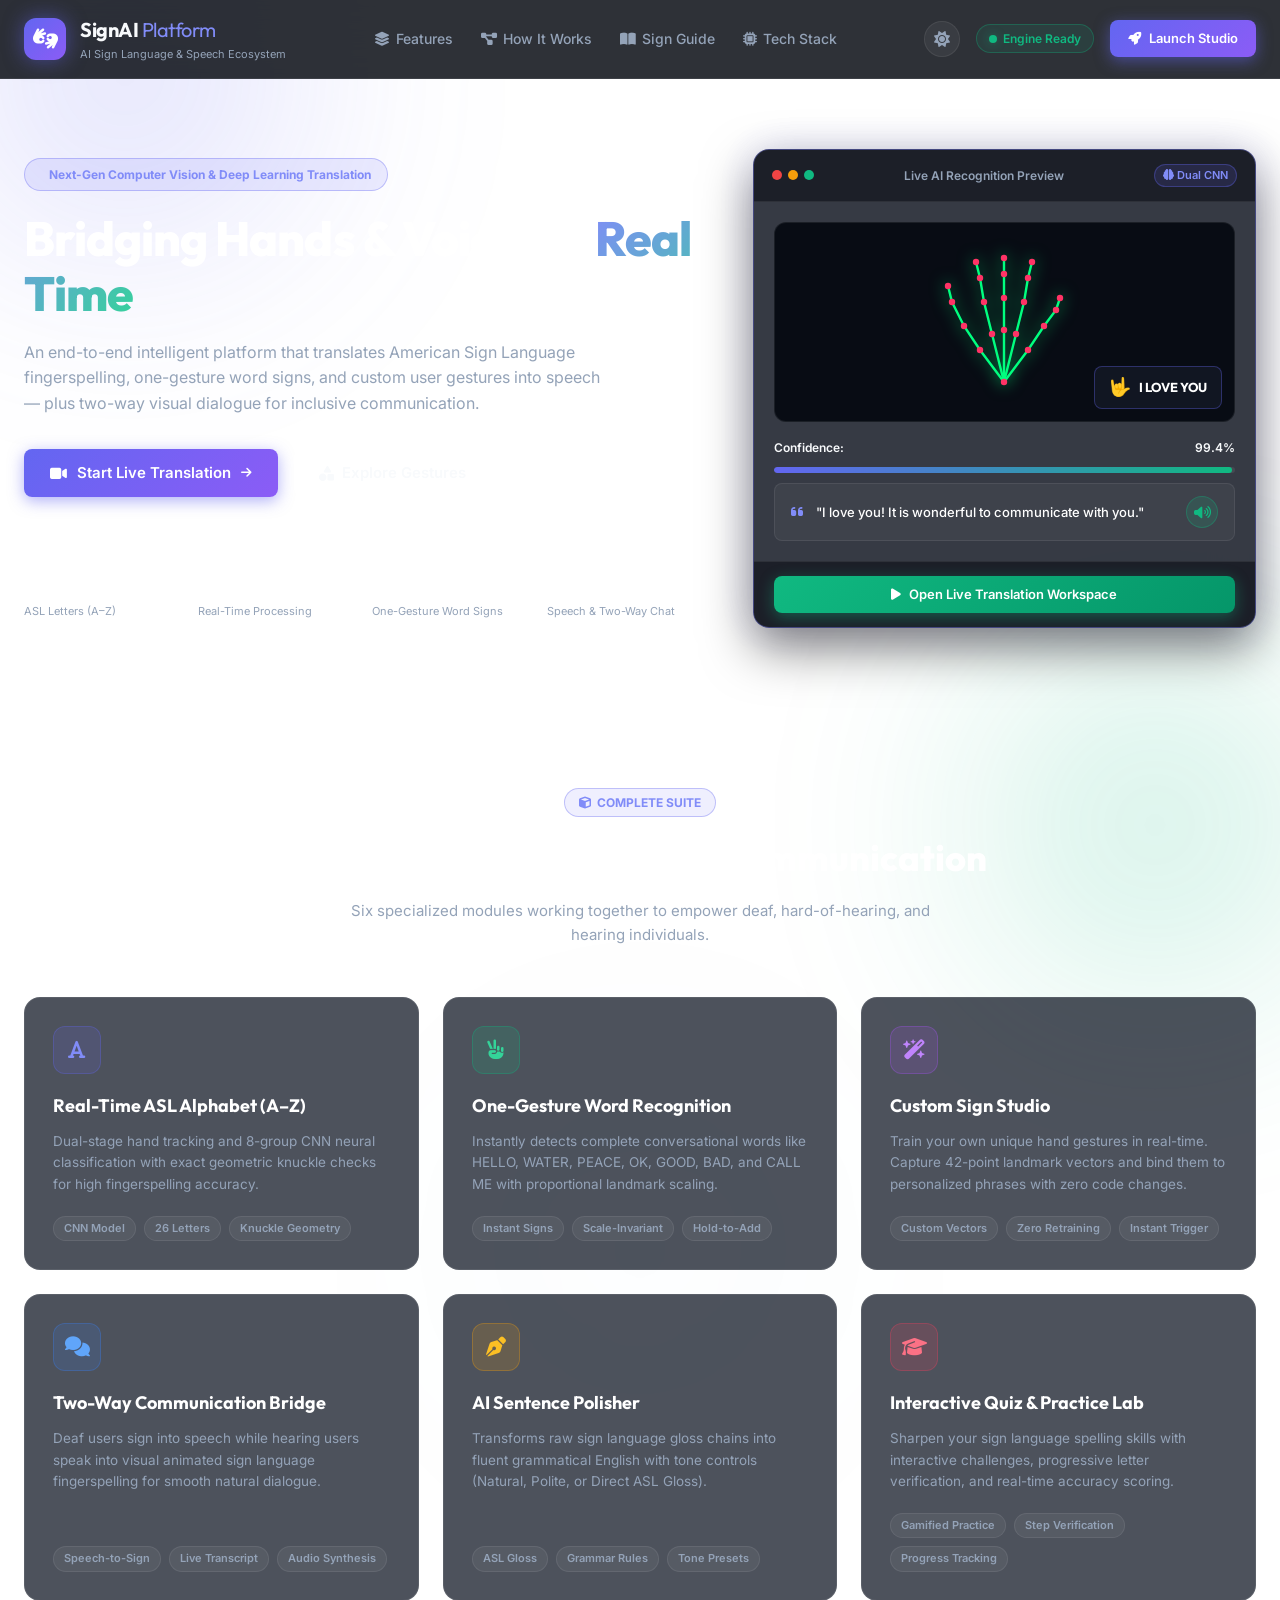
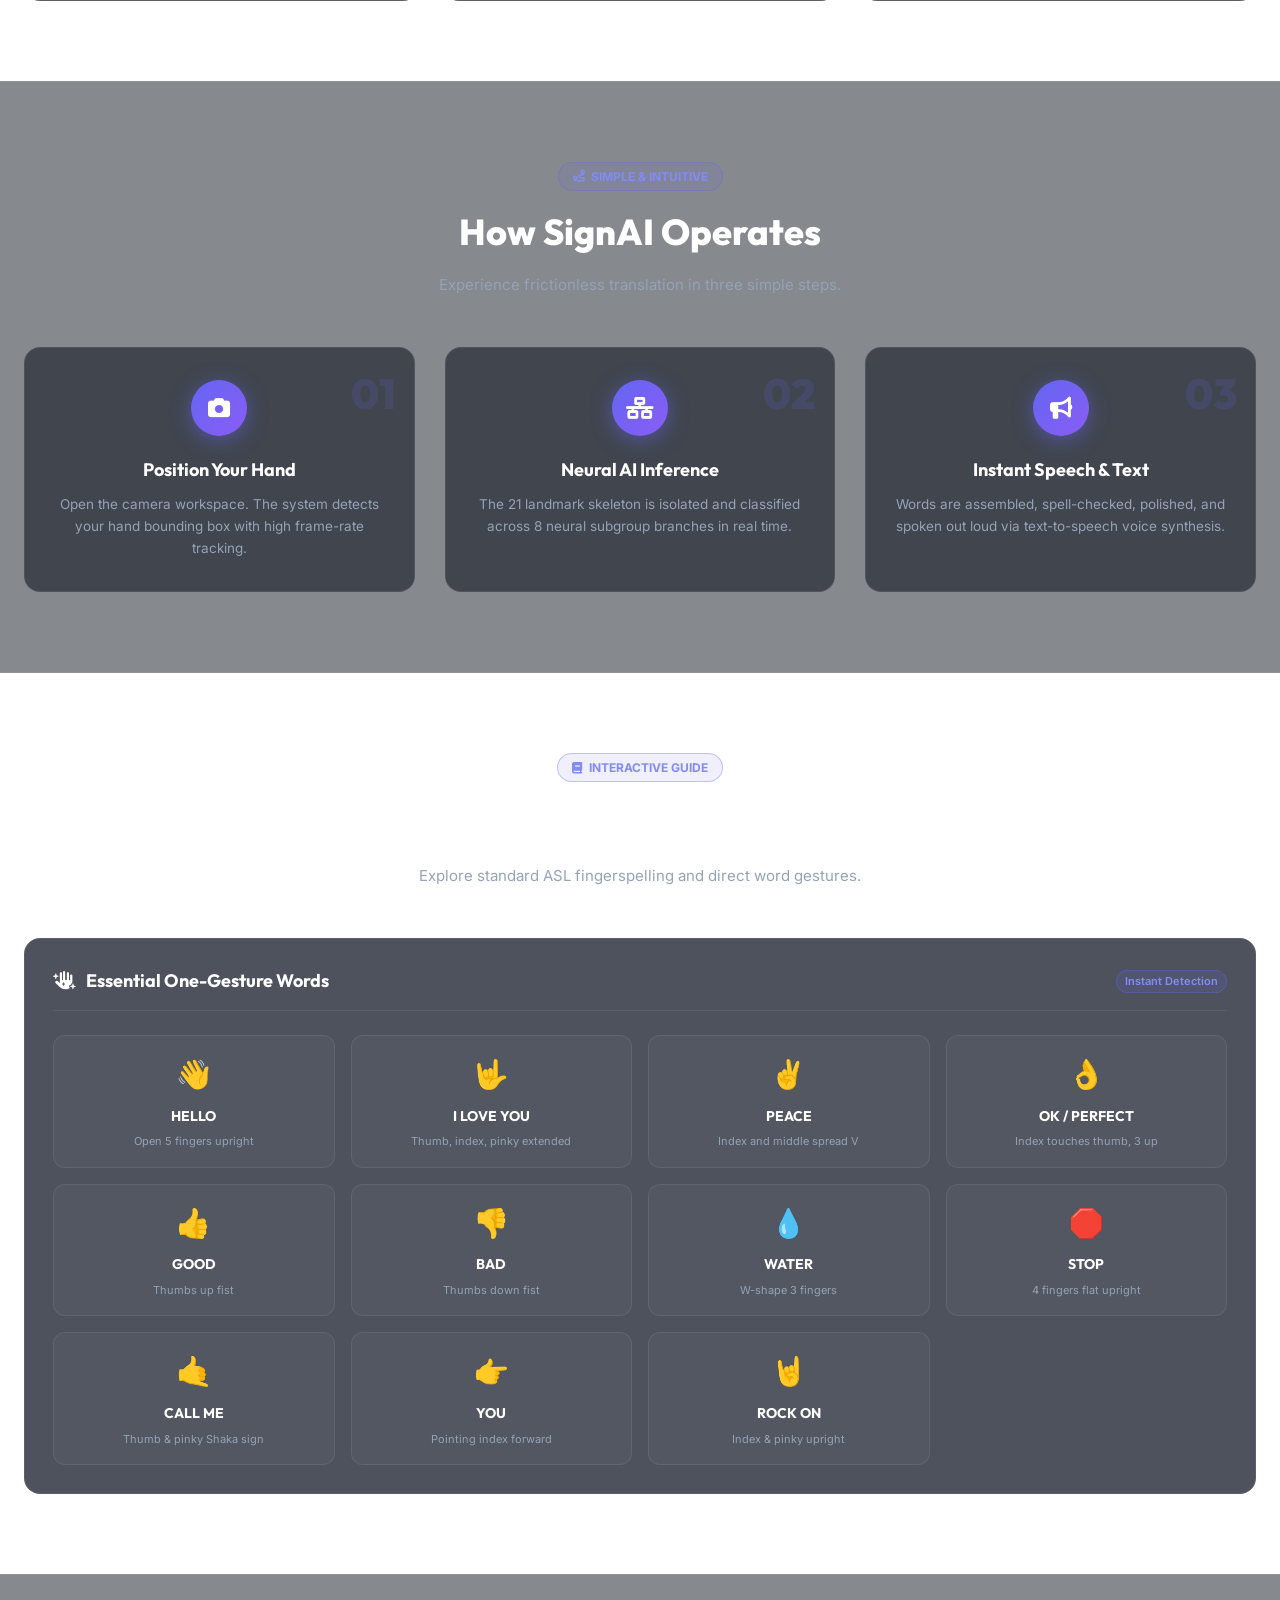
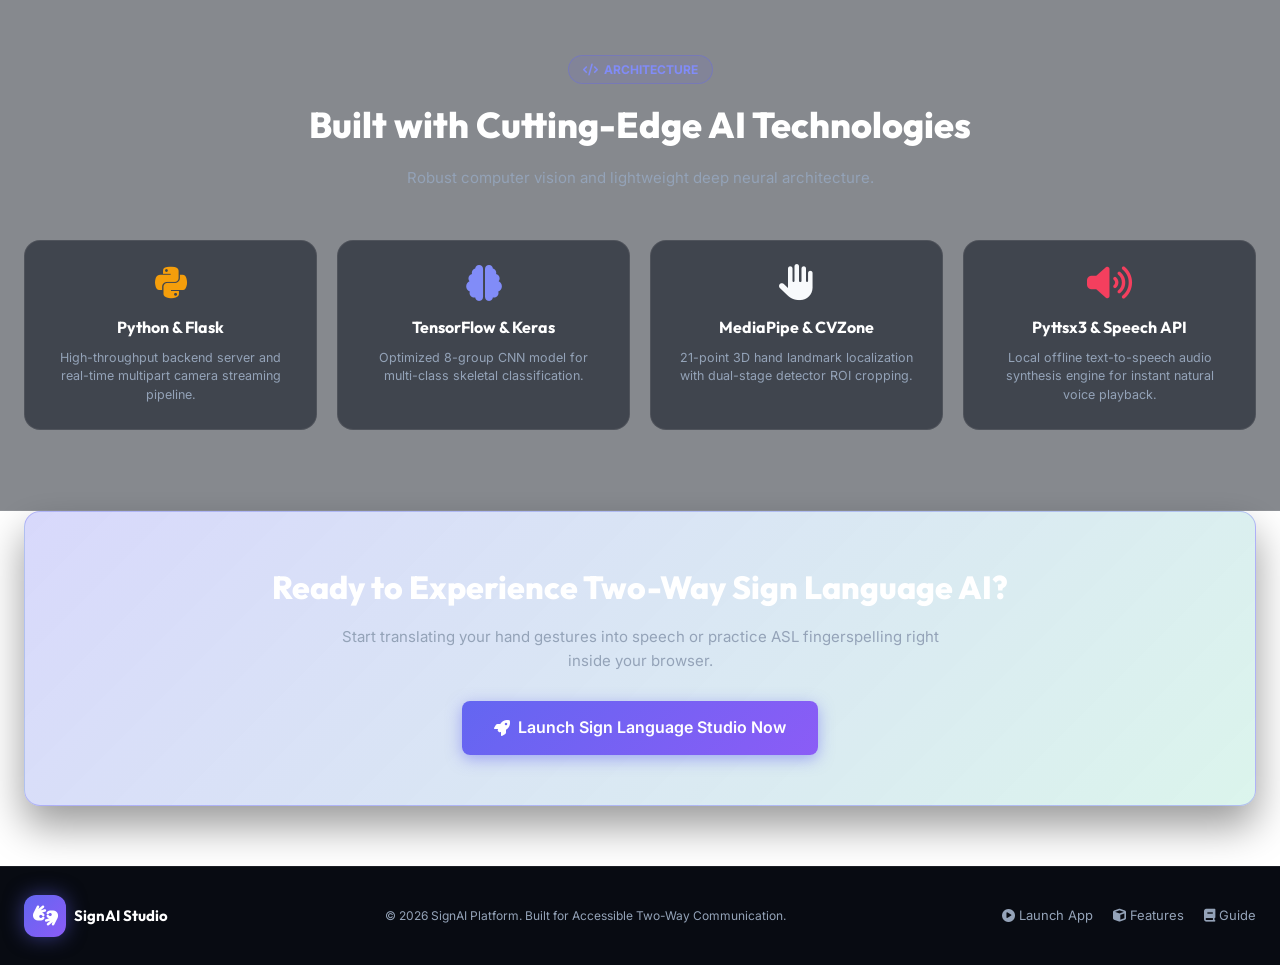
==== commit 7d5f6d83: "feat: add premium White / Light theme with theme toggle switch and persistence" ====
--- a/templates/landing.html
+++ b/templates/landing.html
@@ -11,6 +11,15 @@
     <!-- FontAwesome Icons -->
     <link rel="stylesheet" href="https://cdnjs.cloudflare.com/ajax/libs/font-awesome/6.4.0/css/all.min.css">
     <link rel="stylesheet" href="/static/style.css">
+    <script>
+        (function() {
+            const savedTheme = localStorage.getItem('signai_theme') || 'dark';
+            if (savedTheme === 'light') {
+                document.documentElement.classList.add('light-theme');
+                document.documentElement.setAttribute('data-theme', 'light');
+            }
+        })();
+    </script>
 </head>
 <body class="dark-theme landing-body">
     <!-- Ambient glowing background orbs -->
@@ -39,6 +48,9 @@
             </nav>
 
             <div class="landing-nav-actions">
+                <button class="btn-icon" id="btn-theme-toggle" title="Toggle White / Dark Theme">
+                    <i class="fa-solid fa-sun" id="theme-toggle-icon"></i>
+                </button>
                 <div class="status-badge-inline live-pill">
                     <span class="status-dot green pulse"></span>
                     <span>Engine Ready</span>
@@ -443,5 +455,36 @@
             </div>
         </div>
     </footer>
+    <script>
+        document.addEventListener('DOMContentLoaded', () => {
+            const btnThemeToggle = document.getElementById('btn-theme-toggle');
+            const themeToggleIcon = document.getElementById('theme-toggle-icon');
+
+            function applyTheme(theme) {
+                if (theme === 'light') {
+                    document.body.classList.add('light-theme');
+                    document.body.classList.remove('dark-theme');
+                    document.documentElement.setAttribute('data-theme', 'light');
+                    if (themeToggleIcon) themeToggleIcon.className = 'fa-solid fa-moon';
+                } else {
+                    document.body.classList.remove('light-theme');
+                    document.body.classList.add('dark-theme');
+                    document.documentElement.setAttribute('data-theme', 'dark');
+                    if (themeToggleIcon) themeToggleIcon.className = 'fa-solid fa-sun';
+                }
+                localStorage.setItem('signai_theme', theme);
+            }
+
+            const savedTheme = localStorage.getItem('signai_theme') || 'dark';
+            applyTheme(savedTheme);
+
+            if (btnThemeToggle) {
+                btnThemeToggle.addEventListener('click', () => {
+                    const nextTheme = document.body.classList.contains('light-theme') ? 'dark' : 'light';
+                    applyTheme(nextTheme);
+                });
+            }
+        });
+    </script>
 </body>
 </html>
--- a/static/style.css
+++ b/static/style.css
@@ -3259,3 +3259,908 @@
         grid-template-columns: 1fr;
     }
 }
+
+/* ==========================================
+   TAB 6: GESTURE LOCK VAULT STYLING
+   ========================================== */
+.vault-container {
+    max-width: 1400px;
+    margin: 0 auto;
+    padding: 10px 0;
+}
+
+.vault-grid {
+    display: grid;
+    grid-template-columns: 1fr 1.15fr;
+    gap: 20px;
+}
+
+.vault-create-card, .vault-unlock-card {
+    background: var(--bg-surface);
+    border: 1px solid var(--border-color);
+    border-radius: var(--radius-lg);
+    box-shadow: 0 8px 30px rgba(0, 0, 0, 0.3);
+    display: flex;
+    flex-direction: column;
+}
+
+.vault-form-body, .vault-unlock-body {
+    padding: 18px 20px;
+    display: flex;
+    flex-direction: column;
+    gap: 16px;
+}
+
+.vault-label {
+    display: block;
+    font-size: 13px;
+    font-weight: 700;
+    color: #e2e8f0;
+    margin-bottom: 6px;
+    display: flex;
+    align-items: center;
+    gap: 6px;
+}
+
+.vault-label i {
+    color: #818cf8;
+}
+
+.vault-textarea {
+    width: 100%;
+    min-height: 90px;
+    background: rgba(15, 23, 42, 0.85);
+    border: 1px solid rgba(148, 163, 184, 0.25);
+    border-radius: 8px;
+    padding: 10px 14px;
+    color: #f8fafc;
+    font-family: var(--font-body);
+    font-size: 13.5px;
+    resize: vertical;
+    outline: none;
+    box-sizing: border-box;
+    transition: all 0.2s ease;
+}
+
+.vault-textarea:focus, .vault-input:focus {
+    border-color: #6366f1;
+    box-shadow: 0 0 12px rgba(99, 102, 241, 0.35);
+}
+
+.vault-input {
+    width: 100%;
+    background: rgba(15, 23, 42, 0.85);
+    border: 1px solid rgba(148, 163, 184, 0.25);
+    border-radius: 8px;
+    padding: 8px 12px;
+    color: #f8fafc;
+    font-size: 13px;
+    outline: none;
+    box-sizing: border-box;
+}
+
+.vault-combo-header {
+    display: flex;
+    justify-content: space-between;
+    align-items: center;
+    margin-bottom: 8px;
+}
+
+.vault-combo-counter {
+    font-size: 11.5px;
+    font-weight: 700;
+    color: #c084fc;
+    background: rgba(168, 85, 247, 0.15);
+    padding: 2px 8px;
+    border-radius: 12px;
+}
+
+.vault-combo-slots {
+    display: flex;
+    align-items: center;
+    justify-content: space-between;
+    gap: 8px;
+    margin-bottom: 12px;
+}
+
+.combo-slot {
+    flex: 1;
+    background: rgba(15, 23, 42, 0.9);
+    border: 2px dashed rgba(99, 102, 241, 0.4);
+    border-radius: 10px;
+    padding: 12px 8px;
+    display: flex;
+    flex-direction: column;
+    align-items: center;
+    justify-content: center;
+    position: relative;
+    transition: all 0.2s ease;
+}
+
+.combo-slot.filled {
+    border-style: solid;
+    border-color: #6366f1;
+    background: rgba(99, 102, 241, 0.18);
+    box-shadow: 0 0 15px rgba(99, 102, 241, 0.3);
+}
+
+.slot-num {
+    position: absolute;
+    top: 4px;
+    left: 6px;
+    font-size: 10px;
+    font-weight: 800;
+    color: #64748b;
+}
+
+.slot-emoji {
+    font-size: 26px;
+    margin-bottom: 2px;
+}
+
+.slot-name {
+    font-size: 11.5px;
+    font-weight: 700;
+    color: #e2e8f0;
+    text-transform: uppercase;
+    text-align: center;
+}
+
+.slot-connector {
+    color: #64748b;
+    font-size: 12px;
+}
+
+.vault-gesture-picker {
+    display: flex;
+    flex-wrap: wrap;
+    gap: 6px;
+    max-height: 140px;
+    overflow-y: auto;
+    padding: 4px;
+    background: rgba(10, 14, 26, 0.6);
+    border: 1px solid rgba(148, 163, 184, 0.15);
+    border-radius: 8px;
+}
+
+.vault-pick-chip {
+    background: rgba(30, 41, 59, 0.8);
+    border: 1px solid rgba(148, 163, 184, 0.25);
+    border-radius: 6px;
+    padding: 5px 9px;
+    color: #f1f5f9;
+    font-size: 11.5px;
+    font-weight: 600;
+    cursor: pointer;
+    transition: all 0.15s ease;
+}
+
+.vault-pick-chip:hover {
+    background: rgba(99, 102, 241, 0.3);
+    border-color: #818cf8;
+    transform: translateY(-1px);
+}
+
+.vault-tools-row {
+    display: flex;
+    gap: 8px;
+    margin-top: 8px;
+}
+
+.form-row-vault {
+    display: flex;
+    gap: 12px;
+}
+
+.flex-1 { flex: 1; }
+
+.vault-options-row {
+    margin-top: 2px;
+}
+
+.vault-checkbox-label {
+    display: inline-flex;
+    align-items: center;
+    gap: 8px;
+    font-size: 12.5px;
+    color: #cbd5e1;
+    cursor: pointer;
+}
+
+.btn-vault-lock {
+    width: 100%;
+    padding: 12px;
+    font-size: 14px;
+    font-weight: 700;
+    display: flex;
+    align-items: center;
+    justify-content: center;
+    gap: 8px;
+    background: linear-gradient(135deg, #4f46e5, #7c3aed);
+    box-shadow: 0 4px 20px rgba(99, 102, 241, 0.4);
+}
+
+.vault-success-box {
+    background: rgba(16, 185, 129, 0.12);
+    border: 1px solid rgba(16, 185, 129, 0.35);
+    border-radius: 8px;
+    padding: 12px 14px;
+    display: flex;
+    gap: 12px;
+    color: #ecfdf5;
+}
+
+.alert-icon i {
+    font-size: 24px;
+    color: #10b981;
+}
+
+.alert-content p {
+    font-size: 12px;
+    color: #a7f3d0;
+    margin: 4px 0 8px;
+}
+
+.share-link-wrapper {
+    display: flex;
+    gap: 6px;
+}
+
+.share-link-wrapper input {
+    flex: 1;
+    background: rgba(10, 14, 26, 0.9);
+    border: 1px solid rgba(16, 185, 129, 0.4);
+    border-radius: 6px;
+    color: #f1f5f9;
+    padding: 4px 8px;
+    font-size: 11.5px;
+}
+
+/* Unlock Station Styles */
+.vault-inbox-header {
+    display: flex;
+    justify-content: space-between;
+    align-items: center;
+    font-size: 12.5px;
+    font-weight: 700;
+    color: #cbd5e1;
+}
+
+.vault-inbox-list {
+    display: flex;
+    gap: 8px;
+    overflow-x: auto;
+    padding-bottom: 4px;
+    max-height: 75px;
+}
+
+.inbox-card-item {
+    background: rgba(30, 41, 59, 0.7);
+    border: 1px solid rgba(148, 163, 184, 0.2);
+    border-radius: 8px;
+    padding: 8px 12px;
+    min-width: 150px;
+    cursor: pointer;
+    display: flex;
+    flex-direction: column;
+    gap: 2px;
+    transition: all 0.2s ease;
+}
+
+.inbox-card-item:hover, .inbox-card-item.selected {
+    background: rgba(99, 102, 241, 0.22);
+    border-color: #6366f1;
+    transform: translateY(-2px);
+    box-shadow: 0 4px 12px rgba(99, 102, 241, 0.3);
+}
+
+.inbox-sender {
+    font-size: 12.5px;
+    font-weight: 700;
+    color: #f8fafc;
+}
+
+.inbox-hint {
+    font-size: 11px;
+    color: #94a3b8;
+    white-space: nowrap;
+    overflow: hidden;
+    text-overflow: ellipsis;
+}
+
+.unlock-camera-container {
+    margin: 8px 0;
+    display: flex;
+    justify-content: center;
+}
+
+.unlock-camera-frame {
+    position: relative;
+    width: 100%;
+    max-width: 440px;
+    height: 220px;
+    border-radius: 12px;
+    overflow: hidden;
+    background: #000;
+    border: 2px solid rgba(99, 102, 241, 0.4);
+}
+
+.unlock-stream-img {
+    width: 100%;
+    height: 100%;
+    object-fit: cover;
+}
+
+.unlock-scanner-reticle {
+    position: absolute;
+    inset: 16px;
+    border: 1px dashed rgba(99, 102, 241, 0.4);
+    border-radius: 8px;
+    pointer-events: none;
+}
+
+.reticle-corner {
+    position: absolute;
+    width: 14px;
+    height: 14px;
+    border-color: #38bdf8;
+    border-style: solid;
+}
+
+.reticle-corner.tl { top: -2px; left: -2px; border-width: 3px 0 0 3px; }
+.reticle-corner.tr { top: -2px; right: -2px; border-width: 3px 3px 0 0; }
+.reticle-corner.bl { bottom: -2px; left: -2px; border-width: 0 0 3px 3px; }
+.reticle-corner.br { bottom: -2px; right: -2px; border-width: 0 3px 3px 0; }
+
+.scanner-laser-line {
+    position: absolute;
+    top: 0;
+    left: 0;
+    right: 0;
+    height: 2px;
+    background: linear-gradient(90deg, transparent, #38bdf8, #818cf8, transparent);
+    box-shadow: 0 0 8px #38bdf8;
+    animation: scanLaser 2.2s infinite ease-in-out;
+}
+
+@keyframes scanLaser {
+    0% { top: 5%; opacity: 0.3; }
+    50% { top: 90%; opacity: 1; }
+    100% { top: 5%; opacity: 0.3; }
+}
+
+.live-detected-badge {
+    position: absolute;
+    bottom: 8px;
+    left: 50%;
+    transform: translateX(-50%);
+    background: rgba(15, 23, 42, 0.85);
+    border: 1px solid rgba(56, 189, 248, 0.5);
+    padding: 4px 12px;
+    border-radius: 20px;
+    font-size: 12px;
+    font-weight: 700;
+    color: #38bdf8;
+    white-space: nowrap;
+    display: flex;
+    align-items: center;
+    gap: 6px;
+    box-shadow: 0 2px 8px rgba(0, 0, 0, 0.4);
+}
+
+.unlock-combo-slots {
+    display: flex;
+    align-items: center;
+    justify-content: space-between;
+    gap: 8px;
+}
+
+.unlock-slot {
+    flex: 1;
+    background: rgba(15, 23, 42, 0.8);
+    border: 2px solid rgba(148, 163, 184, 0.2);
+    border-radius: 10px;
+    padding: 10px 6px;
+    display: flex;
+    flex-direction: column;
+    align-items: center;
+    position: relative;
+    transition: all 0.25s ease;
+}
+
+.unlock-slot.active {
+    border-color: #38bdf8;
+    background: rgba(56, 189, 248, 0.12);
+    box-shadow: 0 0 15px rgba(56, 189, 248, 0.3);
+}
+
+.unlock-slot.matched {
+    border-color: #10b981;
+    background: rgba(16, 185, 129, 0.2);
+    box-shadow: 0 0 15px rgba(16, 185, 129, 0.4);
+}
+
+.unlock-slot-num {
+    position: absolute;
+    top: 4px;
+    left: 6px;
+    font-size: 10px;
+    font-weight: 800;
+    color: #64748b;
+}
+
+.unlock-slot-status {
+    font-size: 22px;
+    margin-bottom: 4px;
+    color: #94a3b8;
+}
+
+.unlock-slot.matched .unlock-slot-status {
+    color: #10b981;
+}
+
+.unlock-slot-label {
+    font-size: 11px;
+    font-weight: 700;
+    color: #f1f5f9;
+    text-transform: uppercase;
+}
+
+.unlock-status-banner {
+    padding: 10px 14px;
+    border-radius: 8px;
+    font-size: 13px;
+    font-weight: 600;
+    display: flex;
+    align-items: center;
+    gap: 10px;
+    transition: all 0.2s ease;
+}
+
+.unlock-status-banner.initial {
+    background: rgba(30, 41, 59, 0.8);
+    border: 1px solid rgba(148, 163, 184, 0.25);
+    color: #cbd5e1;
+}
+
+.unlock-status-banner.in-progress {
+    background: rgba(59, 130, 246, 0.18);
+    border: 1px solid rgba(59, 130, 246, 0.5);
+    color: #93c5fd;
+}
+
+.unlock-status-banner.success {
+    background: rgba(16, 185, 129, 0.25);
+    border: 1px solid rgba(16, 185, 129, 0.7);
+    color: #a7f3d0;
+    box-shadow: 0 0 20px rgba(16, 185, 129, 0.35);
+}
+
+.unlock-status-banner.error {
+    background: rgba(239, 68, 68, 0.25);
+    border: 1px solid rgba(239, 68, 68, 0.7);
+    color: #fca5a5;
+    animation: shakeError 0.4s ease-in-out;
+}
+
+@keyframes shakeError {
+    0%, 100% { transform: translateX(0); }
+    20%, 60% { transform: translateX(-8px); }
+    40%, 80% { transform: translateX(8px); }
+}
+
+.unlock-actions-row {
+    display: flex;
+    justify-content: flex-end;
+    gap: 8px;
+}
+
+.vault-decrypted-card {
+    background: linear-gradient(135deg, rgba(16, 185, 129, 0.18), rgba(6, 78, 59, 0.25));
+    border: 1px solid rgba(16, 185, 129, 0.5);
+    border-radius: 10px;
+    padding: 16px;
+    display: flex;
+    flex-direction: column;
+    gap: 12px;
+    animation: fadeInReveal 0.5s ease;
+}
+
+@keyframes fadeInReveal {
+    from { opacity: 0; transform: scale(0.96); }
+    to { opacity: 1; transform: scale(1); }
+}
+
+.decrypted-badge {
+    display: inline-flex;
+    align-items: center;
+    gap: 6px;
+    font-size: 11px;
+    font-weight: 800;
+    color: #10b981;
+    letter-spacing: 0.5px;
+}
+
+.decrypted-message-body {
+    background: rgba(15, 23, 42, 0.8);
+    border: 1px solid rgba(16, 185, 129, 0.3);
+    border-radius: 8px;
+    padding: 14px 16px;
+    font-size: 15px;
+    font-weight: 600;
+    color: #ffffff;
+    line-height: 1.5;
+}
+
+.decrypted-toolbar {
+    display: flex;
+    gap: 10px;
+}
+
+@media (max-width: 900px) {
+    .vault-grid {
+        grid-template-columns: 1fr;
+    }
+}
+
+/* ==========================================
+   LIGHT / WHITE THEME STYLES (SignAI White Mode)
+   ========================================== */
+body.light-theme,
+[data-theme="light"] {
+    --bg-main: #f8fafc;
+    --bg-card: rgba(255, 255, 255, 0.95);
+    --bg-card-hover: rgba(241, 245, 249, 0.98);
+    --border-color: rgba(203, 213, 225, 0.75);
+    --border-accent: rgba(99, 102, 241, 0.45);
+    
+    --primary: #4f46e5;
+    --primary-glow: rgba(79, 70, 229, 0.2);
+    --primary-light: #6366f1;
+    
+    --emerald: #059669;
+    --emerald-glow: rgba(5, 150, 105, 0.2);
+    
+    --amber: #d97706;
+    --danger: #dc2626;
+    --text-main: #0f172a;
+    --text-muted: #64748b;
+    --text-secondary: #334155;
+    background-color: #f8fafc;
+    color: #0f172a;
+}
+
+body.light-theme .glow-orb {
+    opacity: 0.12;
+}
+
+body.light-theme .app-header {
+    background: #ffffff;
+    border-color: rgba(226, 232, 240, 0.9);
+    box-shadow: 0 4px 20px rgba(0, 0, 0, 0.05);
+}
+
+body.light-theme .card {
+    background: #ffffff;
+    border-color: rgba(226, 232, 240, 0.9);
+    box-shadow: 0 4px 20px rgba(0, 0, 0, 0.04);
+}
+
+body.light-theme .brand-text h1 {
+    color: #0f172a;
+}
+
+body.light-theme .brand-text h1 span {
+    color: #4f46e5;
+}
+
+body.light-theme .brand-text p {
+    color: #64748b;
+}
+
+body.light-theme .mode-tabs {
+    background: #f1f5f9;
+    border-color: #e2e8f0;
+}
+
+body.light-theme .tab-btn {
+    color: #64748b;
+}
+
+body.light-theme .tab-btn:hover {
+    color: #0f172a;
+}
+
+body.light-theme .tab-btn.active {
+    background: #4f46e5;
+    color: #ffffff;
+    box-shadow: 0 4px 14px rgba(79, 70, 229, 0.3);
+}
+
+body.light-theme .status-badge {
+    background: #f8fafc;
+    border-color: #e2e8f0;
+    color: #334155;
+}
+
+body.light-theme .btn-portal-link {
+    background: #f1f5f9;
+    color: #334155;
+    border-color: #e2e8f0;
+}
+
+body.light-theme .btn-portal-link:hover {
+    background: #e2e8f0;
+    color: #0f172a;
+}
+
+body.light-theme .btn-icon {
+    background: #f1f5f9;
+    border-color: #e2e8f0;
+    color: #475569;
+}
+
+body.light-theme .btn-icon:hover {
+    background: rgba(99, 102, 241, 0.1);
+    border-color: #6366f1;
+    color: #4f46e5;
+}
+
+body.light-theme .mode-toggle-btn {
+    background: #f8fafc;
+    border-color: #e2e8f0;
+    color: #475569;
+}
+
+body.light-theme .mode-toggle-btn:hover {
+    background: #e2e8f0;
+    color: #0f172a;
+}
+
+body.light-theme .mode-toggle-btn.active {
+    background: linear-gradient(135deg, #4f46e5, #7c3aed);
+    color: #ffffff;
+    box-shadow: 0 4px 12px rgba(79, 70, 229, 0.25);
+}
+
+body.light-theme .auto-speak-toggle {
+    background: #f8fafc;
+    border-color: #e2e8f0;
+    color: #334155;
+}
+
+body.light-theme .char-display-box {
+    background: linear-gradient(145deg, #eef2ff, #f0fdf4);
+    border-color: rgba(99, 102, 241, 0.35);
+    box-shadow: 0 6px 20px rgba(99, 102, 241, 0.12);
+}
+
+body.light-theme .char-value {
+    color: #1e1b4b;
+    text-shadow: none;
+}
+
+body.light-theme .char-label {
+    color: #64748b;
+}
+
+body.light-theme .conf-bar-bg {
+    background: #e2e8f0;
+}
+
+body.light-theme .cooldown-timer-bar-wrap {
+    background: rgba(99, 102, 241, 0.08) !important;
+    border-color: rgba(99, 102, 241, 0.25) !important;
+}
+
+body.light-theme .sentence-box,
+body.light-theme .sentence-textarea,
+body.light-theme textarea,
+body.light-theme input[type="text"],
+body.light-theme select {
+    background: #f8fafc;
+    color: #0f172a;
+    border-color: #cbd5e1;
+}
+
+body.light-theme .sentence-box:focus-within,
+body.light-theme .sentence-textarea:focus,
+body.light-theme textarea:focus,
+body.light-theme input[type="text"]:focus,
+body.light-theme select:focus {
+    background: #ffffff;
+    border-color: #4f46e5;
+    box-shadow: 0 0 0 3px rgba(79, 70, 229, 0.15);
+}
+
+body.light-theme .suggest-chip {
+    background: #f1f5f9;
+    border-color: #cbd5e1;
+    color: #1e293b;
+}
+
+body.light-theme .suggest-chip:hover {
+    background: #eef2ff;
+    border-color: #6366f1;
+    color: #4f46e5;
+}
+
+body.light-theme .cheat-chip {
+    background: #f8fafc;
+    border-color: #e2e8f0;
+    color: #1e293b;
+}
+
+body.light-theme .cheat-chip:hover {
+    background: #eef2ff;
+    border-color: #6366f1;
+    color: #4f46e5;
+}
+
+body.light-theme .gesture-chip {
+    background: #ffffff;
+    border-color: #cbd5e1;
+    color: #0f172a;
+    box-shadow: 0 2px 6px rgba(0, 0, 0, 0.04);
+}
+
+body.light-theme .dialog-bubble.deaf {
+    background: linear-gradient(135deg, #4f46e5, #6366f1);
+    color: #ffffff;
+}
+
+body.light-theme .dialog-bubble.hearing {
+    background: #f1f5f9;
+    border-color: #e2e8f0;
+    color: #0f172a;
+}
+
+body.light-theme .dialog-welcome {
+    background: #f8fafc;
+    border-color: #e2e8f0;
+    color: #475569;
+}
+
+body.light-theme .custom-gesture-item {
+    background: #ffffff;
+    border-color: #e2e8f0;
+    color: #0f172a;
+    box-shadow: 0 2px 10px rgba(0, 0, 0, 0.03);
+}
+
+body.light-theme .practice-word-card {
+    background: #ffffff;
+    border-color: #e2e8f0;
+    color: #0f172a;
+}
+
+body.light-theme .vault-card,
+body.light-theme .vault-create-card,
+body.light-theme .vault-list-card {
+    background: #ffffff;
+    border-color: #e2e8f0;
+    color: #0f172a;
+}
+
+body.light-theme .vault-item {
+    background: #f8fafc;
+    border-color: #e2e8f0;
+    color: #0f172a;
+}
+
+body.light-theme .vault-item:hover {
+    background: #f1f5f9;
+    border-color: #cbd5e1;
+}
+
+body.light-theme .decrypted-message-body {
+    background: #f8fafc;
+    border-color: rgba(5, 150, 105, 0.3);
+    color: #0f172a;
+}
+
+body.light-theme .modal-container {
+    background: #ffffff;
+    border-color: #e2e8f0;
+    color: #0f172a;
+    box-shadow: 0 20px 50px rgba(0, 0, 0, 0.15);
+}
+
+body.light-theme .modal-header {
+    border-bottom-color: #e2e8f0;
+}
+
+body.light-theme .asl-chart-card {
+    background: #f8fafc;
+    border-color: #e2e8f0;
+}
+
+body.light-theme .asl-letter-box {
+    background: #ffffff;
+    border-color: #cbd5e1;
+    color: #0f172a;
+}
+
+body.light-theme .card-header {
+    border-bottom-color: #e2e8f0;
+}
+
+body.light-theme .card-title {
+    color: #0f172a;
+}
+
+body.light-theme .btn-secondary {
+    background: #f1f5f9;
+    border-color: #cbd5e1;
+    color: #334155;
+}
+
+body.light-theme .btn-secondary:hover {
+    background: #e2e8f0;
+    color: #0f172a;
+}
+
+body.light-theme .landing-header {
+    background: rgba(255, 255, 255, 0.92);
+    border-color: rgba(226, 232, 240, 0.85);
+    box-shadow: 0 4px 20px rgba(0, 0, 0, 0.04);
+}
+
+body.light-theme .nav-link {
+    color: #475569;
+}
+
+body.light-theme .nav-link:hover {
+    color: #4f46e5;
+}
+
+body.light-theme .hero-badge {
+    background: #eef2ff;
+    border-color: rgba(99, 102, 241, 0.3);
+    color: #4f46e5;
+}
+
+body.light-theme .landing-hero h1 {
+    color: #0f172a;
+}
+
+body.light-theme .landing-hero p {
+    color: #475569;
+}
+
+body.light-theme .feature-card,
+body.light-theme .step-card,
+body.light-theme .tech-card,
+body.light-theme .stat-card,
+body.light-theme .dictionary-card {
+    background: #ffffff;
+    border-color: #e2e8f0;
+    color: #0f172a;
+    box-shadow: 0 4px 20px rgba(0, 0, 0, 0.03);
+}
+
+body.light-theme .feature-card p,
+body.light-theme .step-card p,
+body.light-theme .tech-card p {
+    color: #64748b;
+}
+
+body.light-theme .landing-cta-banner {
+    background: linear-gradient(135deg, #eef2ff, #f0fdf4);
+    border-color: rgba(99, 102, 241, 0.3);
+    color: #0f172a;
+}
+
+body.light-theme .landing-cta-banner h2 {
+    color: #1e1b4b;
+}
+
+body.light-theme .landing-cta-banner p {
+    color: #475569;
+}
+
+body.light-theme .landing-footer {
+    background: #ffffff;
+    border-color: #e2e8f0;
+    color: #64748b;
+}
